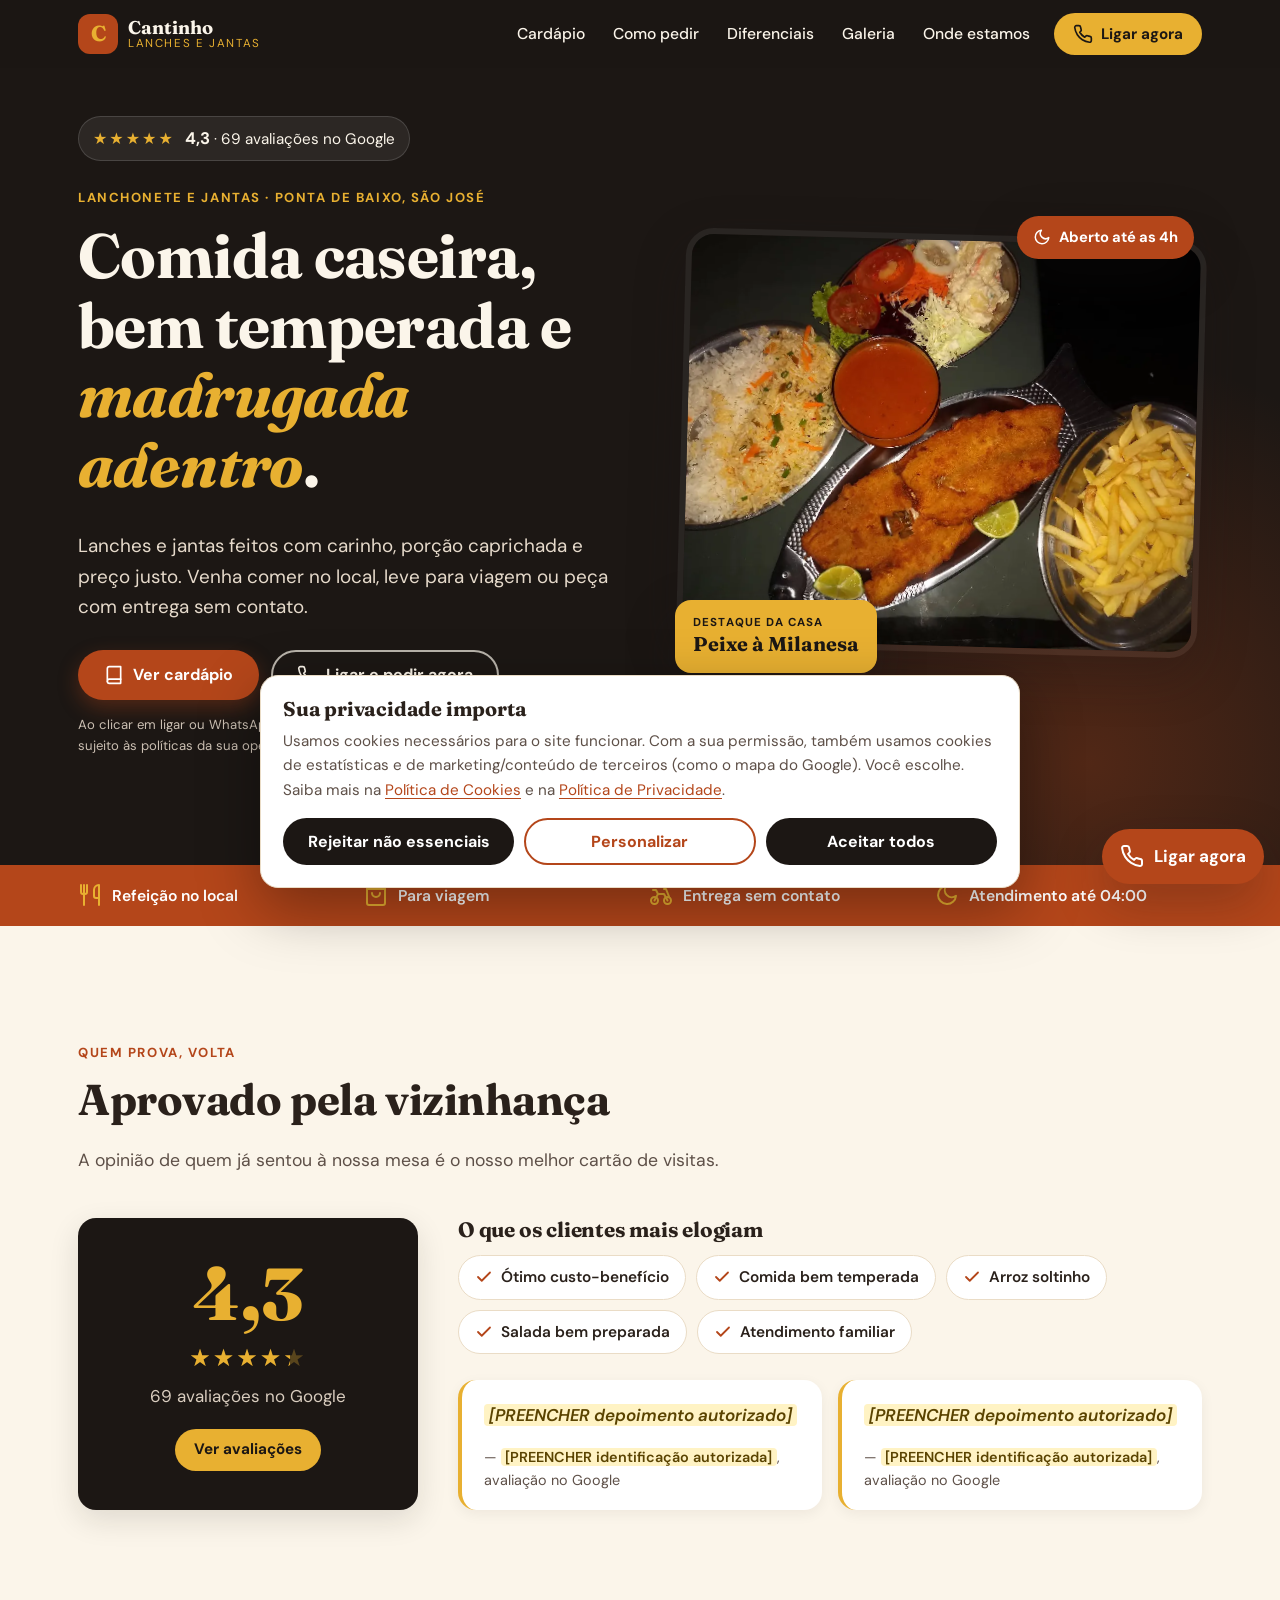
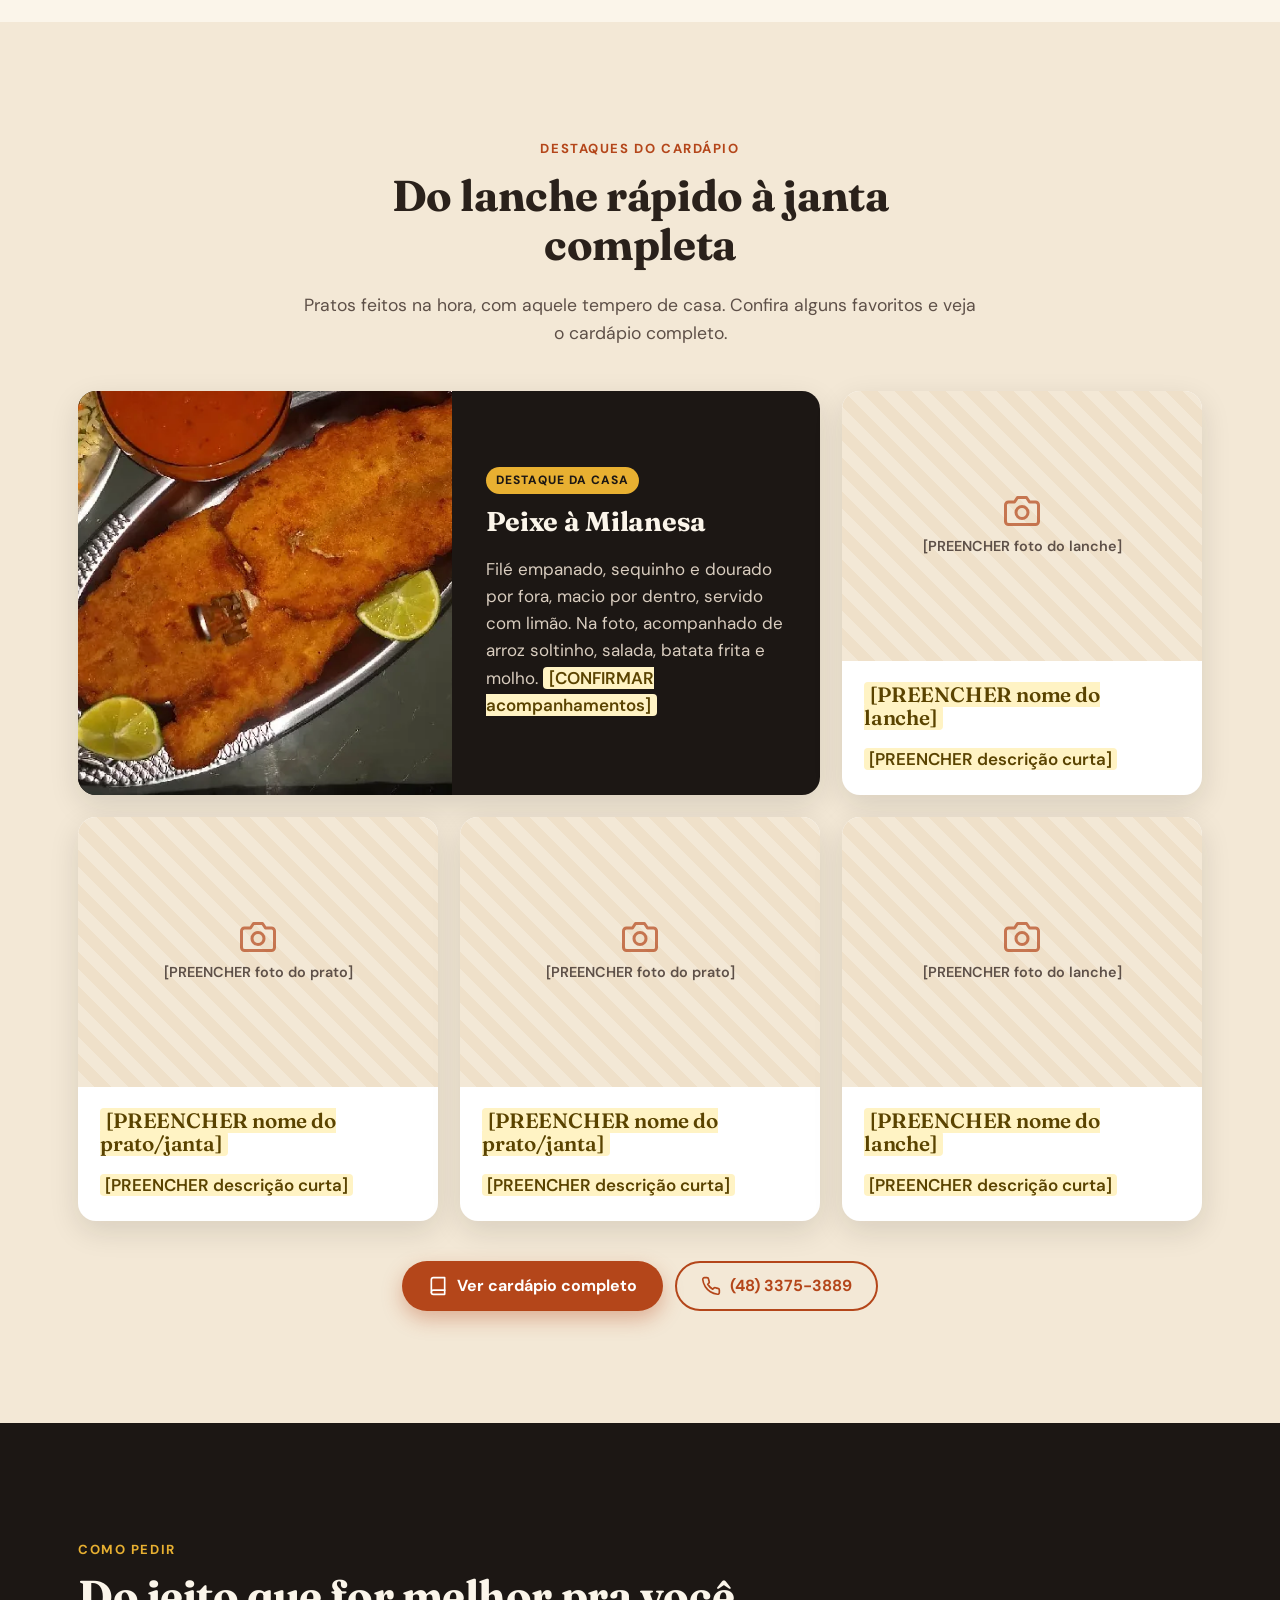
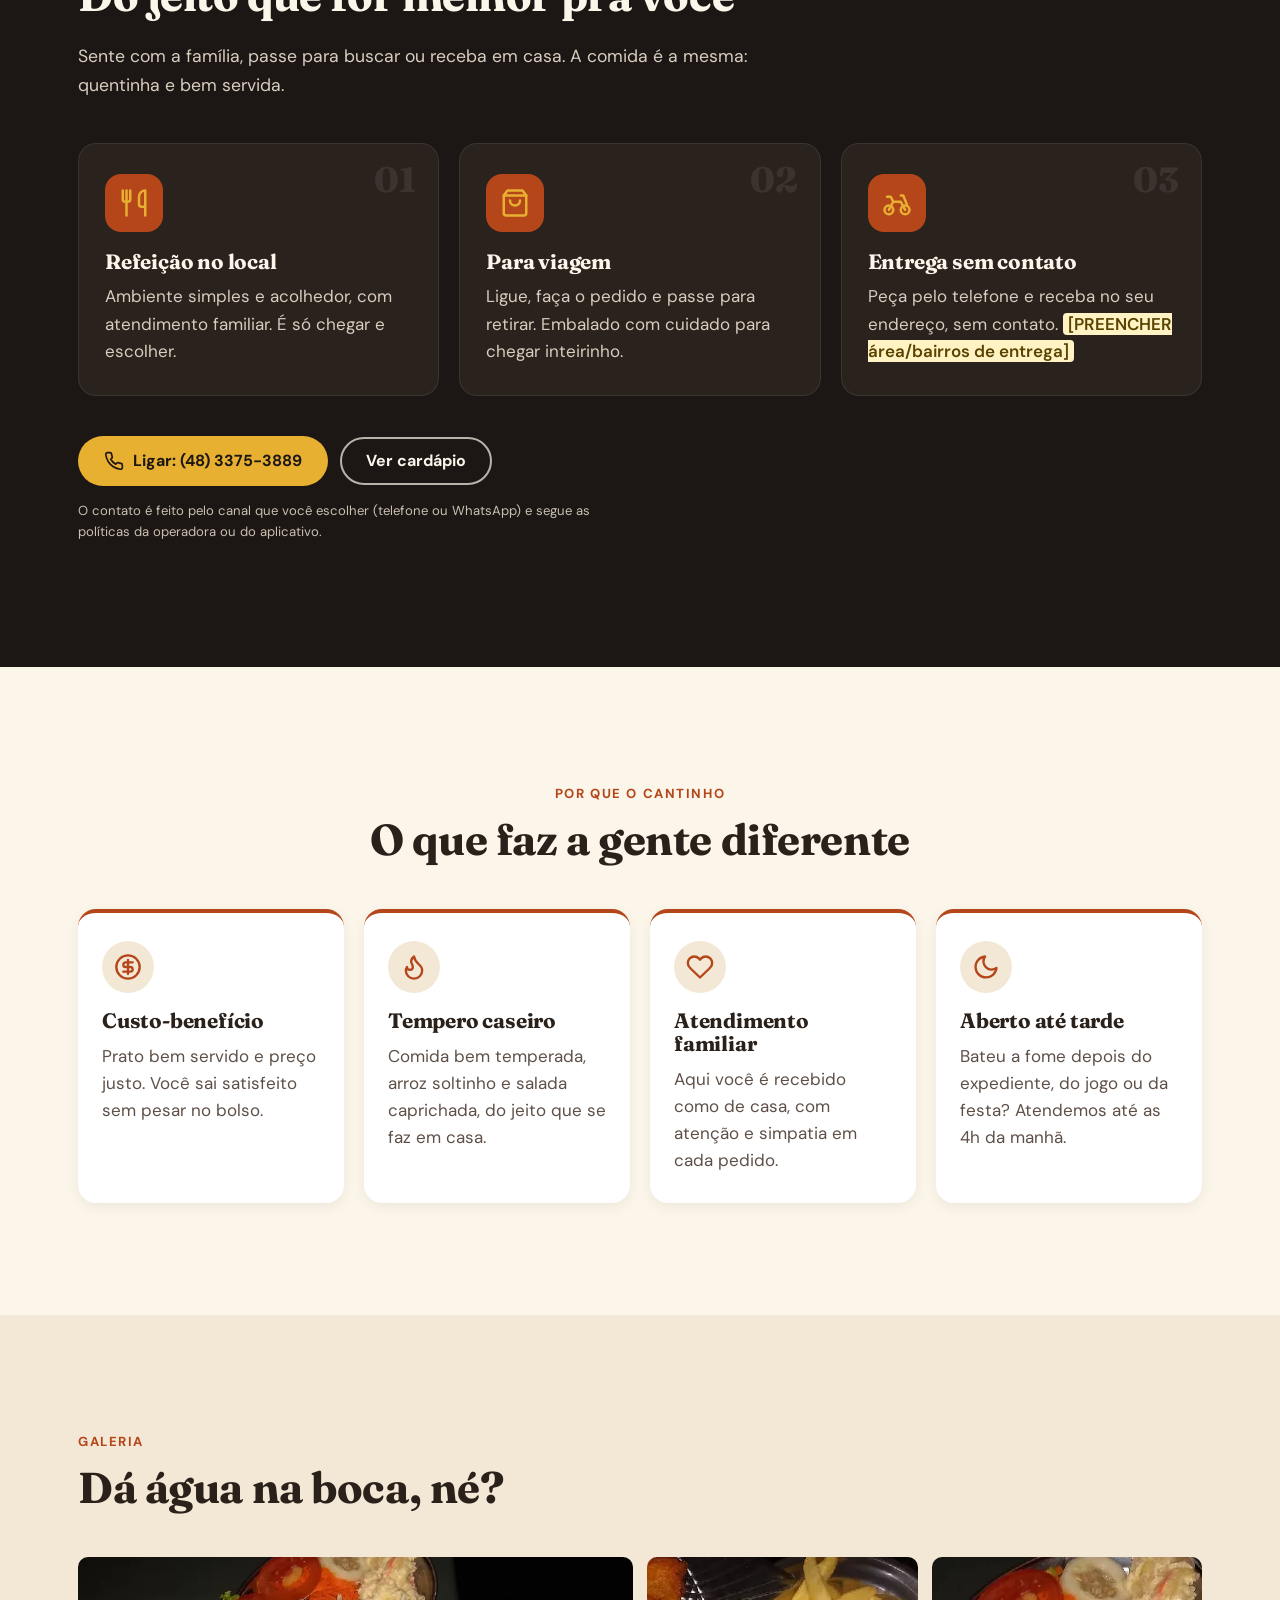
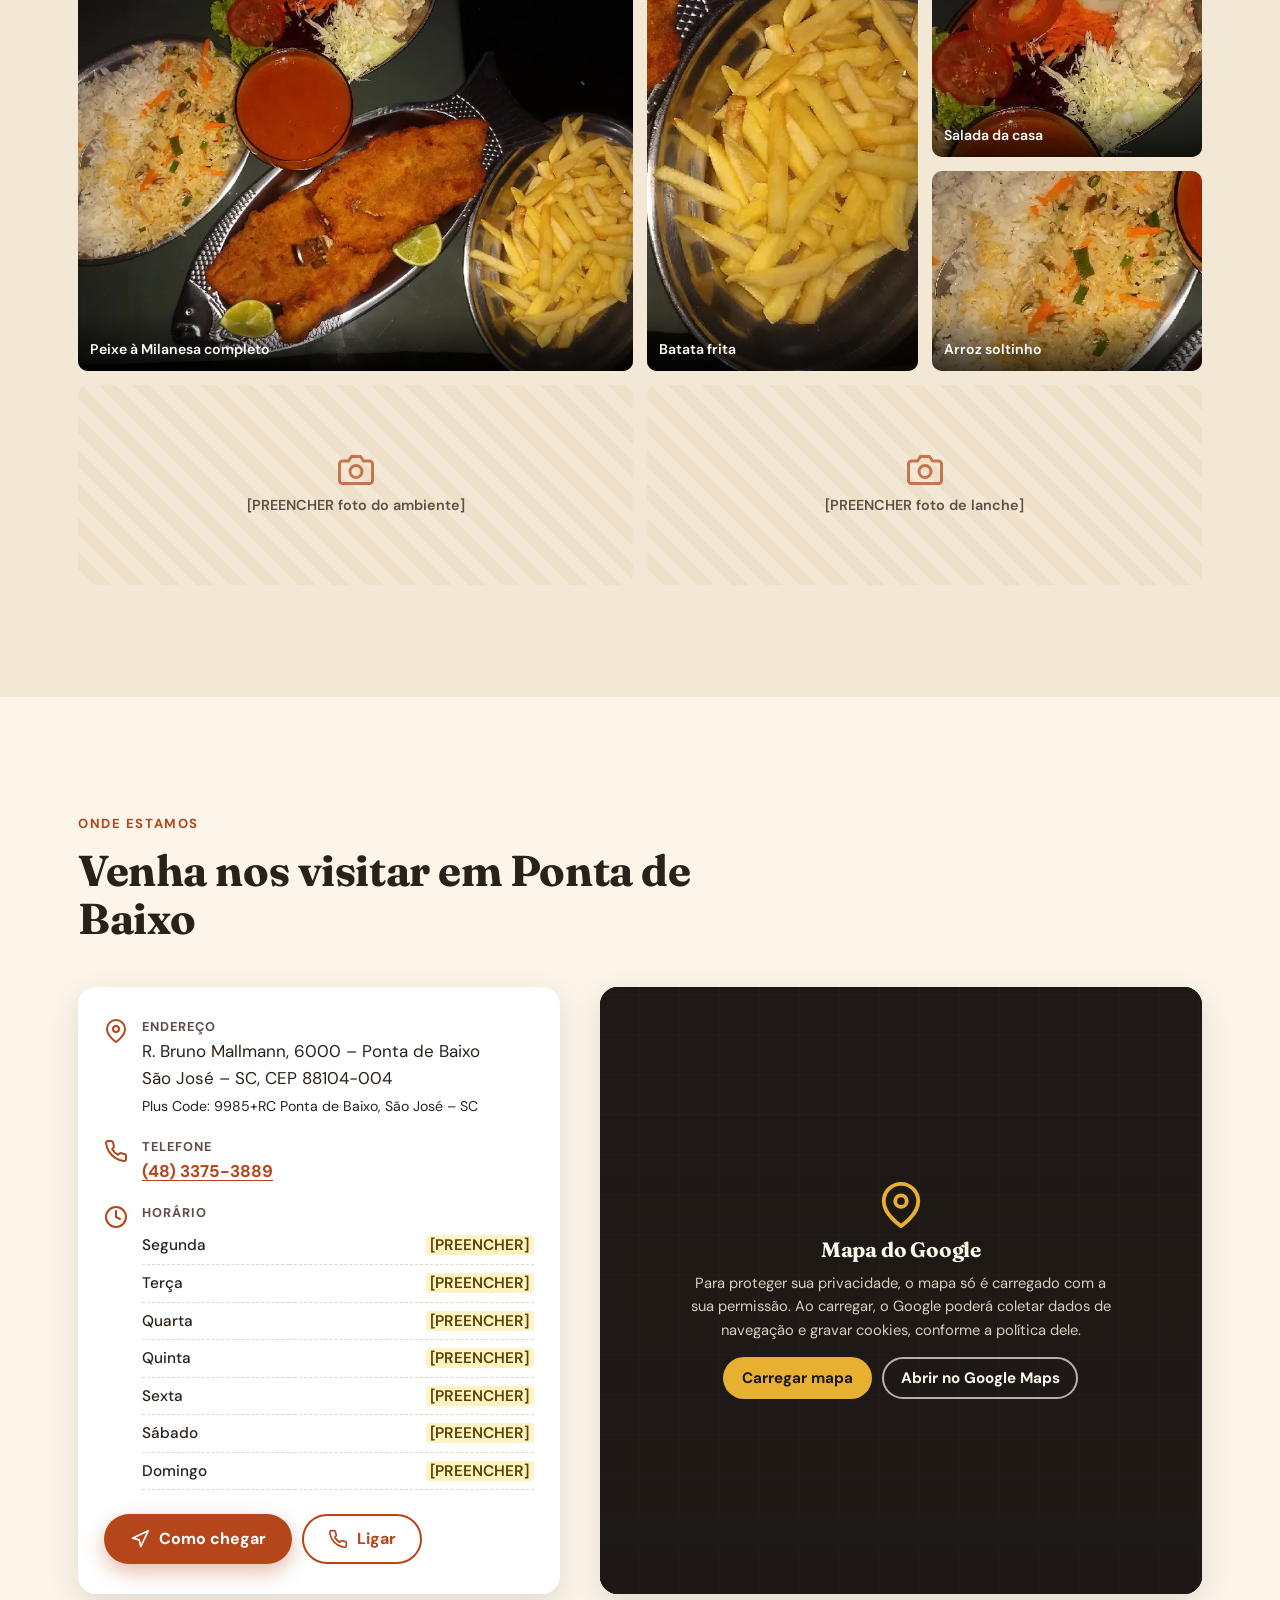
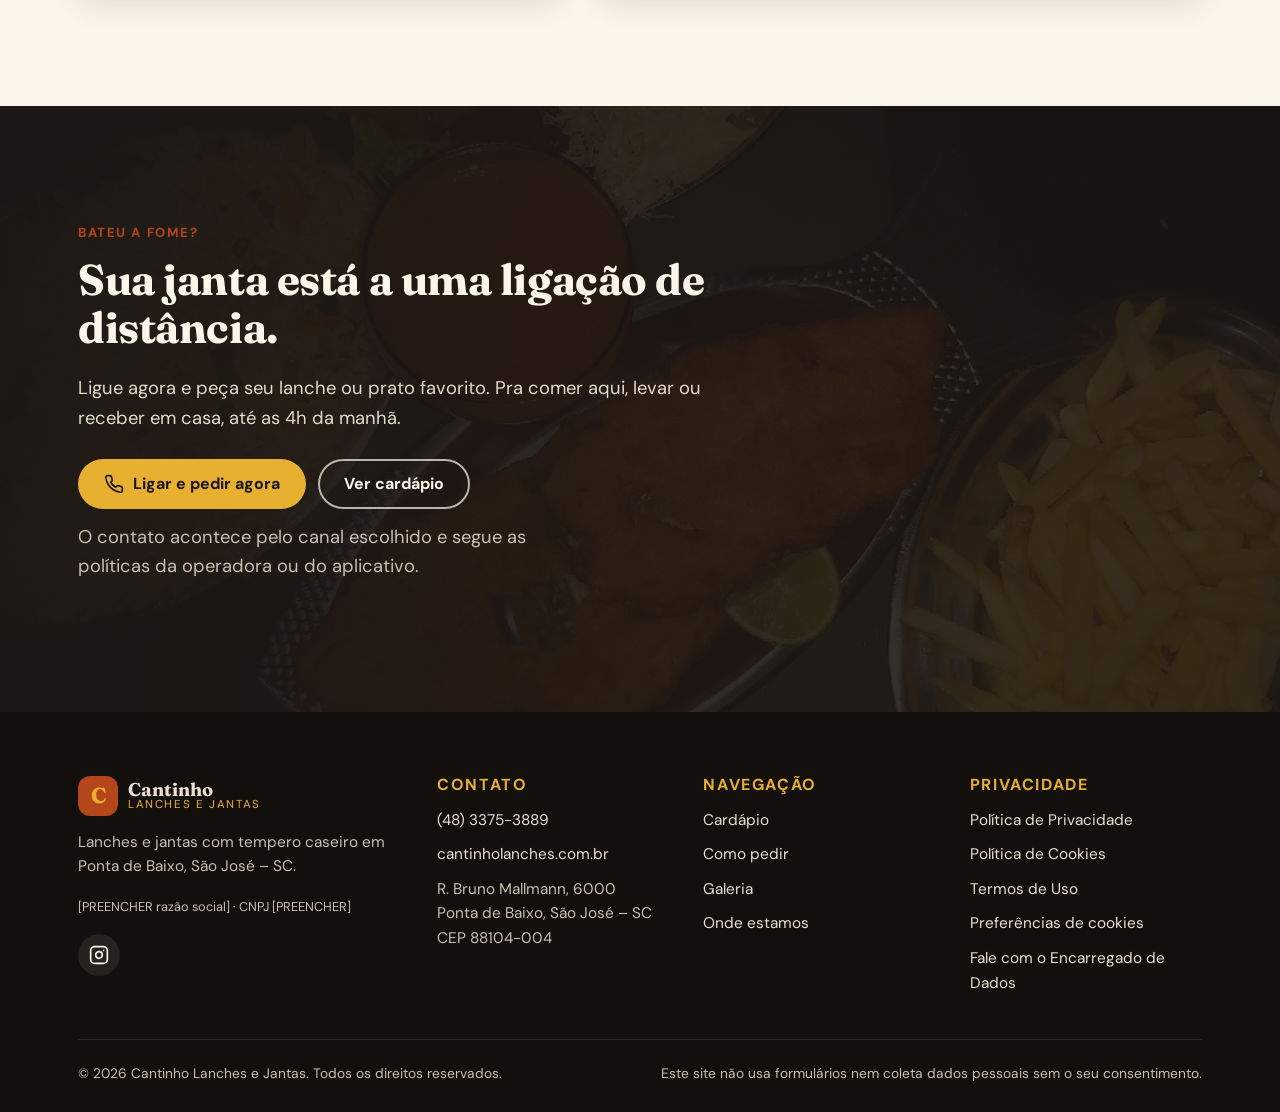
==== index.html @ aa3180d0 "Landing page Cantinho Lanches e Jantas One-page responsiva com hero, prova social, destaques do card" ====
<!doctype html>
<html lang="pt-BR" class="no-js">
<head>
  <meta charset="utf-8">
  <meta name="viewport" content="width=device-width, initial-scale=1">

  <!-- ============ SEO ============ -->
  <title>Cantinho Lanches e Jantas | Lanchonete e jantas em Ponta de Baixo, São José SC</title>
  <meta name="description" content="Lanchonete e restaurante em Ponta de Baixo, São José SC. Lanches e jantas com tempero caseiro, Peixe à Milanesa, ótimo custo-benefício e atendimento até as 4h. Local, para viagem e entrega sem contato.">
  <meta name="theme-color" content="#1c1714">
  <!-- [PREENCHER] troque pelo domínio definitivo onde esta página será publicada -->
  <link rel="canonical" href="https://[PREENCHER-DOMINIO]/">

  <!-- Open Graph / redes sociais -->
  <meta property="og:type" content="restaurant">
  <meta property="og:locale" content="pt_BR">
  <meta property="og:site_name" content="Cantinho Lanches e Jantas">
  <meta property="og:title" content="Cantinho Lanches e Jantas | Lanchonete em São José SC">
  <meta property="og:description" content="Lanches e jantas com tempero caseiro em Ponta de Baixo, São José SC. Nota 4,3 no Google. Aberto madrugada adentro.">
  <meta property="og:url" content="https://[PREENCHER-DOMINIO]/">
  <meta property="og:image" content="https://[PREENCHER-DOMINIO]/img/og-image.jpg">
  <meta property="og:image:width" content="1200">
  <meta property="og:image:height" content="630">
  <meta property="og:image:alt" content="Peixe à Milanesa com arroz, salada, batata frita e molho">
  <meta name="twitter:card" content="summary_large_image">

  <link rel="icon" href="favicon.svg" type="image/svg+xml">

  <!-- Fontes (Google Fonts). Dica LGPD: para evitar que o IP do visitante seja enviado ao Google,
       você pode hospedar as fontes no próprio servidor (ex.: via google-webfonts-helper). -->
  <link rel="preconnect" href="https://fonts.googleapis.com">
  <link rel="preconnect" href="https://fonts.gstatic.com" crossorigin>
  <link rel="stylesheet" href="https://fonts.googleapis.com/css2?family=DM+Sans:opsz,wght@9..40,400;9..40,500;9..40,600;9..40,700;9..40,800&family=Fraunces:ital,opsz,wght@0,9..144,600;0,9..144,700;0,9..144,800;1,9..144,600&display=swap">

  <link rel="preload" as="image" href="img/peixe-milanesa-800.webp" imagesrcset="img/peixe-milanesa-480.webp 480w, img/peixe-milanesa-800.webp 800w, img/peixe-milanesa-1049.webp 1049w" imagesizes="(min-width: 960px) 540px, 100vw">
  <link rel="stylesheet" href="css/style.css">

  <script src="js/consent.js" defer></script>
  <script src="js/main.js" defer></script>

  <!-- ============ Dados estruturados (schema.org) ============
       [PREENCHER] Horário: quando tiver os horários de cada dia, adicione ao objeto abaixo, por exemplo:
       "openingHoursSpecification": [
         { "@type": "OpeningHoursSpecification", "dayOfWeek": ["Monday","Tuesday"], "opens": "18:00", "closes": "04:00" }
       ],
       Adicione também "sameAs": ["https://instagram.com/[usuario]"] quando tiver o Instagram. -->
  <script type="application/ld+json">
  {
    "@context": "https://schema.org",
    "@type": "Restaurant",
    "name": "Cantinho Lanches e Jantas",
    "description": "Lanchonete e restaurante de lanches e jantas com tempero caseiro em Ponta de Baixo, São José - SC.",
    "image": "https://[PREENCHER-DOMINIO]/img/og-image.jpg",
    "url": "https://[PREENCHER-DOMINIO]/",
    "telephone": "+55-48-3375-3889",
    "menu": "https://cantinholanches.com.br",
    "servesCuisine": ["Lanches", "Comida caseira"],
    "address": {
      "@type": "PostalAddress",
      "streetAddress": "R. Bruno Mallmann, 6000",
      "addressLocality": "São José",
      "addressRegion": "SC",
      "postalCode": "88104-004",
      "addressCountry": "BR"
    },
    "hasMap": "https://www.google.com/maps/search/?api=1&query=Cantinho+Lanches+e+Jantas+R.+Bruno+Mallmann+6000+S%C3%A3o+Jos%C3%A9+SC"
  }
  </script>

  <!-- ============ SCRIPTS DE TERCEIROS — BLOQUEADOS ATÉ O CONSENTIMENTO ============
       Estes scripts têm type="text/plain" e NÃO rodam até que o visitante aceite a categoria.
       O arquivo js/consent.js os ativa automaticamente.
       Para usar, descomente e troque os IDs. -->

  <!-- Google Analytics 4 — categoria "estatisticas". Troque G-XXXXXXXXXX pelo seu ID de medição.
  <script type="text/plain" data-consent="estatisticas" async src="https://www.googletagmanager.com/gtag/js?id=G-XXXXXXXXXX"></script>
  <script type="text/plain" data-consent="estatisticas">
    window.dataLayer = window.dataLayer || [];
    function gtag(){dataLayer.push(arguments);}
    gtag('js', new Date());
    gtag('config', 'G-XXXXXXXXXX', { anonymize_ip: true });
  </script>
  -->

  <!-- Meta Pixel — categoria "marketing". Troque SEU_PIXEL_ID pelo ID do seu Pixel.
  <script type="text/plain" data-consent="marketing">
    !function(f,b,e,v,n,t,s){if(f.fbq)return;n=f.fbq=function(){n.callMethod?
    n.callMethod.apply(n,arguments):n.queue.push(arguments)};if(!f._fbq)f._fbq=n;
    n.push=n;n.loaded=!0;n.version='2.0';n.queue=[];t=b.createElement(e);t.async=!0;
    t.src=v;s=b.getElementsByTagName(e)[0];s.parentNode.insertBefore(t,s)}(window,
    document,'script','https://connect.facebook.net/en_US/fbevents.js');
    fbq('init', 'SEU_PIXEL_ID');
    fbq('track', 'PageView');
  </script>
  -->
</head>
<body>

<!-- Ícones SVG reutilizáveis -->
<svg xmlns="http://www.w3.org/2000/svg" style="display:none" aria-hidden="true">
  <symbol id="i-phone" viewBox="0 0 24 24" fill="none" stroke="currentColor" stroke-width="2" stroke-linecap="round" stroke-linejoin="round"><path d="M22 16.92v3a2 2 0 0 1-2.18 2 19.8 19.8 0 0 1-8.63-3.07 19.5 19.5 0 0 1-6-6A19.8 19.8 0 0 1 2.1 4.18 2 2 0 0 1 4.1 2h3a2 2 0 0 1 2 1.72c.13.96.36 1.9.7 2.81a2 2 0 0 1-.45 2.11L8.1 9.9a16 16 0 0 0 6 6l1.26-1.26a2 2 0 0 1 2.11-.45c.9.34 1.85.57 2.81.7A2 2 0 0 1 22 16.92z"/></symbol>
  <symbol id="i-whatsapp" viewBox="0 0 24 24" fill="currentColor"><path d="M17.47 14.38c-.3-.15-1.76-.87-2.03-.97-.27-.1-.47-.15-.67.15-.2.3-.77.97-.94 1.17-.17.2-.35.22-.65.07-.3-.15-1.26-.46-2.4-1.48-.89-.79-1.49-1.77-1.66-2.07-.17-.3-.02-.46.13-.61.13-.13.3-.35.45-.52.15-.17.2-.3.3-.5.1-.2.05-.37-.02-.52-.08-.15-.67-1.62-.92-2.22-.24-.58-.49-.5-.67-.51h-.57c-.2 0-.52.07-.8.37-.27.3-1.04 1.02-1.04 2.49s1.07 2.89 1.22 3.09c.15.2 2.1 3.2 5.08 4.49.71.31 1.26.49 1.69.63.71.23 1.36.2 1.87.12.57-.09 1.76-.72 2.01-1.41.25-.7.25-1.29.17-1.41-.07-.13-.27-.2-.57-.35zM12.04 21.5h-.01a9.4 9.4 0 0 1-4.8-1.32l-.34-.2-3.57.94.95-3.48-.22-.36a9.4 9.4 0 0 1-1.44-5.03c0-5.2 4.23-9.43 9.44-9.43a9.4 9.4 0 0 1 9.43 9.44c0 5.2-4.24 9.44-9.44 9.44zm8.03-17.47A11.3 11.3 0 0 0 12.04.7C5.78.7.68 5.8.68 12.06c0 2 .52 3.96 1.52 5.68L.58 23.3l5.7-1.5a11.3 11.3 0 0 0 5.76 1.47c6.26 0 11.36-5.1 11.36-11.36 0-3.03-1.18-5.89-3.33-8.03z"/></symbol>
  <symbol id="i-clock" viewBox="0 0 24 24" fill="none" stroke="currentColor" stroke-width="2" stroke-linecap="round" stroke-linejoin="round"><circle cx="12" cy="12" r="10"/><path d="M12 6v6l4 2"/></symbol>
  <symbol id="i-moon" viewBox="0 0 24 24" fill="none" stroke="currentColor" stroke-width="2" stroke-linecap="round" stroke-linejoin="round"><path d="M21 12.8A9 9 0 1 1 11.2 3a7 7 0 0 0 9.8 9.8z"/></symbol>
  <symbol id="i-pin" viewBox="0 0 24 24" fill="none" stroke="currentColor" stroke-width="2" stroke-linecap="round" stroke-linejoin="round"><path d="M21 10c0 7-9 13-9 13s-9-6-9-13a9 9 0 0 1 18 0z"/><circle cx="12" cy="10" r="3"/></symbol>
  <symbol id="i-plate" viewBox="0 0 24 24" fill="none" stroke="currentColor" stroke-width="2" stroke-linecap="round" stroke-linejoin="round"><path d="M3 2v7c0 1.1.9 2 2 2h2a2 2 0 0 0 2-2V2M6 2v20M21 15V2a5 5 0 0 0-5 5v6c0 1.1.9 2 2 2h3zm0 0v7"/></symbol>
  <symbol id="i-bag" viewBox="0 0 24 24" fill="none" stroke="currentColor" stroke-width="2" stroke-linecap="round" stroke-linejoin="round"><path d="M6 2 3 6v14a2 2 0 0 0 2 2h14a2 2 0 0 0 2-2V6l-3-4z"/><path d="M3 6h18M16 10a4 4 0 0 1-8 0"/></symbol>
  <symbol id="i-moto" viewBox="0 0 24 24" fill="none" stroke="currentColor" stroke-width="2" stroke-linecap="round" stroke-linejoin="round"><circle cx="5.5" cy="17.5" r="3.5"/><circle cx="18.5" cy="17.5" r="3.5"/><path d="M15 6h2l3 7.5M5.5 17.5 9 11h6l3.5 6.5M9 11 7 7H4"/></symbol>
  <symbol id="i-coin" viewBox="0 0 24 24" fill="none" stroke="currentColor" stroke-width="2" stroke-linecap="round" stroke-linejoin="round"><circle cx="12" cy="12" r="10"/><path d="M16 8h-6a2 2 0 1 0 0 4h4a2 2 0 1 1 0 4H8M12 18V6"/></symbol>
  <symbol id="i-flame" viewBox="0 0 24 24" fill="none" stroke="currentColor" stroke-width="2" stroke-linecap="round" stroke-linejoin="round"><path d="M8.5 14.5A2.5 2.5 0 0 0 11 12c0-1.38-.5-2-1-3-1.07-2.14-.22-4.05 2-6 .5 2.5 2 4.9 4 6.5 2 1.6 3 3.5 3 5.5a7 7 0 1 1-14 0c0-1.15.43-2.29 1-3a2.5 2.5 0 0 0 2.5 2.5z"/></symbol>
  <symbol id="i-heart" viewBox="0 0 24 24" fill="none" stroke="currentColor" stroke-width="2" stroke-linecap="round" stroke-linejoin="round"><path d="M20.8 4.6a5.5 5.5 0 0 0-7.8 0L12 5.7l-1-1.1a5.5 5.5 0 0 0-7.8 7.8l1 1.1L12 21l7.8-7.5 1-1.1a5.5 5.5 0 0 0 0-7.8z"/></symbol>
  <symbol id="i-check" viewBox="0 0 24 24" fill="none" stroke="currentColor" stroke-width="2.4" stroke-linecap="round" stroke-linejoin="round"><path d="M20 6 9 17l-5-5"/></symbol>
  <symbol id="i-menu" viewBox="0 0 24 24" fill="none" stroke="currentColor" stroke-width="2" stroke-linecap="round" stroke-linejoin="round"><path d="M4 19.5A2.5 2.5 0 0 1 6.5 17H20V2H6.5A2.5 2.5 0 0 0 4 4.5v15z"/><path d="M4 19.5A2.5 2.5 0 0 0 6.5 22H20v-5"/></symbol>
  <symbol id="i-nav" viewBox="0 0 24 24" fill="none" stroke="currentColor" stroke-width="2" stroke-linecap="round" stroke-linejoin="round"><path d="m3 11 19-9-9 19-2-8-8-2z"/></symbol>
  <symbol id="i-camera" viewBox="0 0 24 24" fill="none" stroke="currentColor" stroke-width="2" stroke-linecap="round" stroke-linejoin="round"><path d="M23 19a2 2 0 0 1-2 2H3a2 2 0 0 1-2-2V8a2 2 0 0 1 2-2h4l2-3h6l2 3h4a2 2 0 0 1 2 2z"/><circle cx="12" cy="13" r="4"/></symbol>
  <symbol id="i-instagram" viewBox="0 0 24 24" fill="none" stroke="currentColor" stroke-width="2" stroke-linecap="round" stroke-linejoin="round"><rect x="2" y="2" width="20" height="20" rx="5"/><path d="M16 11.4A4 4 0 1 1 12.6 8 4 4 0 0 1 16 11.4zM17.5 6.5h.01"/></symbol>
  <symbol id="i-star" viewBox="0 0 24 24" fill="currentColor"><path d="m12 2 3.1 6.3 6.9 1-5 4.9 1.2 6.8L12 17.8 5.8 21l1.2-6.8-5-4.9 6.9-1z"/></symbol>
</svg>

<a class="skip-link" href="#conteudo">Pular para o conteúdo</a>

<!-- ============ 1. HEADER ============ -->
<header class="header">
  <div class="container header__inner">
    <a class="logo" href="#inicio" aria-label="Cantinho Lanches e Jantas — início">
      <!-- [PREENCHER] Quando tiver a logo, troque o bloco abaixo por:
           <img src="img/logo.webp" alt="Cantinho Lanches e Jantas" width="160" height="44"> -->
      <span class="logo__marca" aria-hidden="true">C</span>
      <span class="logo__texto"><span class="logo__nome">Cantinho</span><span class="logo__sub">Lanches e Jantas</span></span>
    </a>

    <button class="menu-toggle" type="button" aria-expanded="false" aria-controls="menu-principal" aria-label="Abrir menu"><span></span></button>

    <nav class="nav" id="menu-principal" aria-label="Menu principal">
      <ul class="nav__lista">
        <li><a class="nav__link" href="#cardapio">Cardápio</a></li>
        <li><a class="nav__link" href="#como-pedir">Como pedir</a></li>
        <li><a class="nav__link" href="#diferenciais">Diferenciais</a></li>
        <li><a class="nav__link" href="#galeria">Galeria</a></li>
        <li><a class="nav__link" href="#localizacao">Onde estamos</a></li>
        <li class="nav__cta"><a class="btn btn--destaque btn--sm" href="tel:+554833753889"><svg aria-hidden="true"><use href="#i-phone"/></svg>Ligar agora</a></li>
      </ul>
    </nav>
  </div>
</header>

<main id="conteudo">

  <!-- ============ 2. HERO ============ -->
  <section class="hero" id="inicio" aria-labelledby="hero-titulo">
    <div class="container hero__grid">
      <div class="hero__texto">
        <a class="selo-nota" href="https://www.google.com/maps/search/?api=1&query=Cantinho+Lanches+e+Jantas+S%C3%A3o+Jos%C3%A9+SC" target="_blank" rel="noopener">
          <span class="estrelas" aria-hidden="true">★★★★★</span>
          <span><strong>4,3</strong> · 69 avaliações no Google</span>
          <span class="sr-only">(abre em nova aba)</span>
        </a>
        <span class="eyebrow">Lanchonete e jantas · Ponta de Baixo, São José</span>
        <h1 class="hero__titulo" id="hero-titulo">Comida caseira, bem temperada e <em>madrugada adentro</em>.</h1>
        <p class="hero__sub">Lanches e jantas feitos com carinho, porção caprichada e preço justo. Venha comer no local, leve para viagem ou peça com entrega sem contato.</p>
        <div class="hero__acoes">
          <a class="btn btn--primario" href="https://cantinholanches.com.br" target="_blank" rel="noopener"><svg aria-hidden="true"><use href="#i-menu"/></svg>Ver cardápio<span class="sr-only"> (abre em nova aba)</span></a>
          <a class="btn btn--contorno-claro" href="tel:+554833753889"><svg aria-hidden="true"><use href="#i-phone"/></svg>Ligar e pedir agora</a>
          <a class="btn btn--contorno-claro" href="#" data-whatsapp hidden target="_blank" rel="noopener"><svg aria-hidden="true"><use href="#i-whatsapp"/></svg>WhatsApp</a>
        </div>
        <p class="aviso-canal">Ao clicar em ligar ou WhatsApp, o contato acontece pelo canal escolhido e está sujeito às políticas da sua operadora ou do aplicativo. <a href="privacidade.html">Privacidade</a>.</p>
      </div>

      <div class="hero__midia">
        <div class="hero__foto">
          <img
            src="img/peixe-milanesa-800.webp"
            srcset="img/peixe-milanesa-480.webp 480w, img/peixe-milanesa-800.webp 800w, img/peixe-milanesa-1049.webp 1049w"
            sizes="(min-width: 960px) 540px, 100vw"
            width="1049" height="841" fetchpriority="high"
            alt="Peixe à Milanesa dourado em travessa em formato de peixe, com limão, arroz soltinho, salada de tomate, cenoura e repolho, batata frita e molho">
        </div>
        <span class="hero__horario"><svg aria-hidden="true"><use href="#i-moon"/></svg>Aberto até as 4h</span>
        <div class="hero__badge">
          <small>Destaque da casa</small>
          <strong>Peixe à Milanesa</strong>
        </div>
      </div>
    </div>
  </section>

  <!-- Faixa com as formas de atendimento -->
  <div class="faixa">
    <div class="container">
      <ul class="faixa__lista">
        <li class="faixa__item"><svg aria-hidden="true"><use href="#i-plate"/></svg>Refeição no local</li>
        <li class="faixa__item"><svg aria-hidden="true"><use href="#i-bag"/></svg>Para viagem</li>
        <li class="faixa__item"><svg aria-hidden="true"><use href="#i-moto"/></svg>Entrega sem contato</li>
        <li class="faixa__item"><svg aria-hidden="true"><use href="#i-moon"/></svg>Atendimento até 04:00</li>
      </ul>
    </div>
  </div>

  <!-- ============ 3. PROVA SOCIAL ============ -->
  <section class="secao" id="avaliacoes" aria-labelledby="avaliacoes-titulo">
    <div class="container">
      <div class="secao__cabecalho reveal">
        <span class="eyebrow">Quem prova, volta</span>
        <h2 id="avaliacoes-titulo">Aprovado pela vizinhança</h2>
        <p>A opinião de quem já sentou à nossa mesa é o nosso melhor cartão de visitas.</p>
      </div>

      <div class="prova">
        <div class="nota-card reveal">
          <span class="nota-card__numero">4,3</span>
          <span class="estrelas estrelas-parcial" role="img" aria-label="Nota 4,3 de 5 estrelas">★★★★★<span aria-hidden="true" style="width:86%">★★★★★</span></span>
          <p>69 avaliações no Google</p>
          <a class="btn btn--destaque btn--sm" href="https://www.google.com/maps/search/?api=1&query=Cantinho+Lanches+e+Jantas+S%C3%A3o+Jos%C3%A9+SC" target="_blank" rel="noopener">Ver avaliações<span class="sr-only"> no Google (abre em nova aba)</span></a>
        </div>

        <div class="destaques-clientes reveal">
          <h3>O que os clientes mais elogiam</h3>
          <ul class="tags">
            <li class="tag"><svg aria-hidden="true"><use href="#i-check"/></svg>Ótimo custo-benefício</li>
            <li class="tag"><svg aria-hidden="true"><use href="#i-check"/></svg>Comida bem temperada</li>
            <li class="tag"><svg aria-hidden="true"><use href="#i-check"/></svg>Arroz soltinho</li>
            <li class="tag"><svg aria-hidden="true"><use href="#i-check"/></svg>Salada bem preparada</li>
            <li class="tag"><svg aria-hidden="true"><use href="#i-check"/></svg>Atendimento familiar</li>
          </ul>

          <!-- [PREENCHER] Use somente depoimentos reais, com autorização do autor.
               Não coloque nome completo sem permissão; prefira iniciais ou "Cliente via Google". -->
          <div class="depoimentos">
            <figure class="depoimento">
              <blockquote><p><span class="ph">[PREENCHER depoimento autorizado]</span></p></blockquote>
              <figcaption>— <span class="ph">[PREENCHER identificação autorizada]</span>, avaliação no Google</figcaption>
            </figure>
            <figure class="depoimento">
              <blockquote><p><span class="ph">[PREENCHER depoimento autorizado]</span></p></blockquote>
              <figcaption>— <span class="ph">[PREENCHER identificação autorizada]</span>, avaliação no Google</figcaption>
            </figure>
          </div>
        </div>
      </div>
    </div>
  </section>

  <!-- ============ 4. DESTAQUES DO CARDÁPIO ============ -->
  <section class="secao secao--creme2" id="cardapio" aria-labelledby="cardapio-titulo">
    <div class="container">
      <div class="secao__cabecalho secao__cabecalho--centro reveal">
        <span class="eyebrow">Destaques do cardápio</span>
        <h2 id="cardapio-titulo">Do lanche rápido à janta completa</h2>
        <p>Pratos feitos na hora, com aquele tempero de casa. Confira alguns favoritos e veja o cardápio completo.</p>
      </div>

      <div class="cardapio-grid">
        <!-- Destaque principal -->
        <article class="card card--destaque reveal">
          <div class="card__midia">
            <img src="img/detalhe-peixe.webp" width="620" height="460" loading="lazy" decoding="async"
                 alt="Dois filés de peixe empanados e dourados sobre travessa de inox em formato de peixe, com rodelas de limão">
          </div>
          <div class="card__corpo">
            <span class="card__rotulo">Destaque da casa</span>
            <h3>Peixe à Milanesa</h3>
            <p>Filé empanado, sequinho e dourado por fora, macio por dentro, servido com limão. Na foto, acompanhado de arroz soltinho, salada, batata frita e molho. <span class="ph">[CONFIRMAR acompanhamentos]</span></p>
          </div>
        </article>

        <!-- [PREENCHER] Demais itens do cardápio: troque nome, descrição e foto.
             Não coloque preços aqui se eles mudam com frequência — o cardápio online já os tem. -->
        <article class="card reveal">
          <div class="card__midia">
            <div class="foto-ph"><div><svg aria-hidden="true"><use href="#i-camera"/></svg>[PREENCHER foto do lanche]</div></div>
          </div>
          <div class="card__corpo">
            <h3><span class="ph">[PREENCHER nome do lanche]</span></h3>
            <p><span class="ph">[PREENCHER descrição curta]</span></p>
          </div>
        </article>

        <article class="card reveal">
          <div class="card__midia">
            <div class="foto-ph"><div><svg aria-hidden="true"><use href="#i-camera"/></svg>[PREENCHER foto do prato]</div></div>
          </div>
          <div class="card__corpo">
            <h3><span class="ph">[PREENCHER nome do prato/janta]</span></h3>
            <p><span class="ph">[PREENCHER descrição curta]</span></p>
          </div>
        </article>

        <article class="card reveal">
          <div class="card__midia">
            <div class="foto-ph"><div><svg aria-hidden="true"><use href="#i-camera"/></svg>[PREENCHER foto do prato]</div></div>
          </div>
          <div class="card__corpo">
            <h3><span class="ph">[PREENCHER nome do prato/janta]</span></h3>
            <p><span class="ph">[PREENCHER descrição curta]</span></p>
          </div>
        </article>

        <article class="card reveal">
          <div class="card__midia">
            <div class="foto-ph"><div><svg aria-hidden="true"><use href="#i-camera"/></svg>[PREENCHER foto do lanche]</div></div>
          </div>
          <div class="card__corpo">
            <h3><span class="ph">[PREENCHER nome do lanche]</span></h3>
            <p><span class="ph">[PREENCHER descrição curta]</span></p>
          </div>
        </article>
      </div>

      <div class="cardapio-acoes">
        <a class="btn btn--primario" href="https://cantinholanches.com.br" target="_blank" rel="noopener"><svg aria-hidden="true"><use href="#i-menu"/></svg>Ver cardápio completo<span class="sr-only"> (abre em nova aba)</span></a>
        <a class="btn btn--contorno" href="tel:+554833753889"><svg aria-hidden="true"><use href="#i-phone"/></svg>(48) 3375-3889</a>
      </div>
    </div>
  </section>

  <!-- ============ 5. COMO PEDIR ============ -->
  <section class="secao secao--escura" id="como-pedir" aria-labelledby="como-pedir-titulo">
    <div class="container">
      <div class="secao__cabecalho reveal">
        <span class="eyebrow">Como pedir</span>
        <h2 id="como-pedir-titulo">Do jeito que for melhor pra você</h2>
        <p>Sente com a família, passe para buscar ou receba em casa. A comida é a mesma: quentinha e bem servida.</p>
      </div>

      <div class="modos">
        <article class="modo reveal">
          <div class="modo__icone"><svg aria-hidden="true"><use href="#i-plate"/></svg></div>
          <h3>Refeição no local</h3>
          <p>Ambiente simples e acolhedor, com atendimento familiar. É só chegar e escolher.</p>
        </article>
        <article class="modo reveal">
          <div class="modo__icone"><svg aria-hidden="true"><use href="#i-bag"/></svg></div>
          <h3>Para viagem</h3>
          <p>Ligue, faça o pedido e passe para retirar. Embalado com cuidado para chegar inteirinho.</p>
        </article>
        <article class="modo reveal">
          <div class="modo__icone"><svg aria-hidden="true"><use href="#i-moto"/></svg></div>
          <h3>Entrega sem contato</h3>
          <p>Peça pelo telefone e receba no seu endereço, sem contato. <span class="ph">[PREENCHER área/bairros de entrega]</span></p>
        </article>
      </div>

      <div class="como-pedir__acoes reveal">
        <a class="btn btn--destaque" href="tel:+554833753889"><svg aria-hidden="true"><use href="#i-phone"/></svg>Ligar: (48) 3375-3889</a>
        <a class="btn btn--contorno-claro" href="#" data-whatsapp hidden target="_blank" rel="noopener"><svg aria-hidden="true"><use href="#i-whatsapp"/></svg>Pedir no WhatsApp</a>
        <a class="btn btn--contorno-claro" href="https://cantinholanches.com.br" target="_blank" rel="noopener">Ver cardápio<span class="sr-only"> (abre em nova aba)</span></a>
      </div>
      <p class="aviso-canal">O contato é feito pelo canal que você escolher (telefone ou WhatsApp) e segue as políticas da operadora ou do aplicativo.</p>
    </div>
  </section>

  <!-- ============ 6. DIFERENCIAIS ============ -->
  <section class="secao" id="diferenciais" aria-labelledby="diferenciais-titulo">
    <div class="container">
      <div class="secao__cabecalho secao__cabecalho--centro reveal">
        <span class="eyebrow">Por que o Cantinho</span>
        <h2 id="diferenciais-titulo">O que faz a gente diferente</h2>
      </div>

      <div class="diferenciais">
        <article class="diferencial reveal">
          <div class="diferencial__icone"><svg aria-hidden="true"><use href="#i-coin"/></svg></div>
          <h3>Custo-benefício</h3>
          <p>Prato bem servido e preço justo. Você sai satisfeito sem pesar no bolso.</p>
        </article>
        <article class="diferencial reveal">
          <div class="diferencial__icone"><svg aria-hidden="true"><use href="#i-flame"/></svg></div>
          <h3>Tempero caseiro</h3>
          <p>Comida bem temperada, arroz soltinho e salada caprichada, do jeito que se faz em casa.</p>
        </article>
        <article class="diferencial reveal">
          <div class="diferencial__icone"><svg aria-hidden="true"><use href="#i-heart"/></svg></div>
          <h3>Atendimento familiar</h3>
          <p>Aqui você é recebido como de casa, com atenção e simpatia em cada pedido.</p>
        </article>
        <article class="diferencial reveal">
          <div class="diferencial__icone"><svg aria-hidden="true"><use href="#i-moon"/></svg></div>
          <h3>Aberto até tarde</h3>
          <p>Bateu a fome depois do expediente, do jogo ou da festa? Atendemos até as 4h da manhã.</p>
        </article>
      </div>
    </div>
  </section>

  <!-- ============ 7. GALERIA ============ -->
  <section class="secao secao--creme2" id="galeria" aria-labelledby="galeria-titulo">
    <div class="container">
      <div class="secao__cabecalho reveal">
        <span class="eyebrow">Galeria</span>
        <h2 id="galeria-titulo">Dá água na boca, né?</h2>
      </div>

      <!-- [PREENCHER] Adicione mais fotos (pratos, lanches, ambiente) em WebP na pasta img/ -->
      <div class="galeria reveal">
        <figure class="galeria__item galeria__item--grande">
          <img src="img/peixe-milanesa-800.webp" width="800" height="641" loading="lazy" decoding="async"
               alt="Mesa com Peixe à Milanesa, arroz, salada, batata frita e molho vistos de cima">
          <figcaption>Peixe à Milanesa completo</figcaption>
        </figure>
        <figure class="galeria__item galeria__item--alta">
          <img src="img/detalhe-batata.webp" width="319" height="521" loading="lazy" decoding="async"
               alt="Porção de batata frita dourada em tigela de inox">
          <figcaption>Batata frita</figcaption>
        </figure>
        <figure class="galeria__item">
          <img src="img/detalhe-salada.webp" width="430" height="270" loading="lazy" decoding="async"
               alt="Salada com tomate, cenoura ralada, beterraba, repolho, pepino e maionese">
          <figcaption>Salada da casa</figcaption>
        </figure>
        <figure class="galeria__item">
          <img src="img/detalhe-arroz.webp" width="330" height="425" loading="lazy" decoding="async"
               alt="Arroz branco soltinho ao lado de arroz com cenoura e cebolinha">
          <figcaption>Arroz soltinho</figcaption>
        </figure>
        <figure class="galeria__item galeria__item--largo">
          <div class="foto-ph"><div><svg aria-hidden="true"><use href="#i-camera"/></svg>[PREENCHER foto do ambiente]</div></div>
        </figure>
        <figure class="galeria__item galeria__item--largo">
          <div class="foto-ph"><div><svg aria-hidden="true"><use href="#i-camera"/></svg>[PREENCHER foto de lanche]</div></div>
        </figure>
      </div>
    </div>
  </section>

  <!-- ============ 8. LOCALIZAÇÃO ============ -->
  <section class="secao" id="localizacao" aria-labelledby="localizacao-titulo">
    <div class="container">
      <div class="secao__cabecalho reveal">
        <span class="eyebrow">Onde estamos</span>
        <h2 id="localizacao-titulo">Venha nos visitar em Ponta de Baixo</h2>
      </div>

      <div class="local">
        <div class="local__info reveal">
          <ul class="info-lista">
            <li>
              <svg aria-hidden="true"><use href="#i-pin"/></svg>
              <div>
                <strong>Endereço</strong>
                <address style="font-style:normal">R. Bruno Mallmann, 6000 – Ponta de Baixo<br>São José – SC, CEP 88104-004</address>
                <small>Plus Code: 9985+RC Ponta de Baixo, São José – SC</small>
              </div>
            </li>
            <li>
              <svg aria-hidden="true"><use href="#i-phone"/></svg>
              <div>
                <strong>Telefone</strong>
                <a href="tel:+554833753889">(48) 3375-3889</a>
              </div>
            </li>
            <li>
              <svg aria-hidden="true"><use href="#i-clock"/></svg>
              <div>
                <strong>Horário</strong>
                <!-- [PREENCHER] horários de cada dia -->
                <table class="horarios">
                  <caption class="sr-only">Horário de funcionamento</caption>
                  <tbody>
                    <tr><th scope="row">Segunda</th><td><span class="ph">[PREENCHER]</span></td></tr>
                    <tr><th scope="row">Terça</th><td><span class="ph">[PREENCHER]</span></td></tr>
                    <tr><th scope="row">Quarta</th><td><span class="ph">[PREENCHER]</span></td></tr>
                    <tr><th scope="row">Quinta</th><td><span class="ph">[PREENCHER]</span></td></tr>
                    <tr><th scope="row">Sexta</th><td><span class="ph">[PREENCHER]</span></td></tr>
                    <tr><th scope="row">Sábado</th><td><span class="ph">[PREENCHER]</span></td></tr>
                    <tr><th scope="row">Domingo</th><td><span class="ph">[PREENCHER]</span></td></tr>
                  </tbody>
                </table>
              </div>
            </li>
          </ul>
          <div class="local__acoes">
            <a class="btn btn--primario" href="https://www.google.com/maps/dir/?api=1&destination=R.+Bruno+Mallmann,+6000+-+Ponta+de+Baixo,+S%C3%A3o+Jos%C3%A9+-+SC,+88104-004" target="_blank" rel="noopener"><svg aria-hidden="true"><use href="#i-nav"/></svg>Como chegar<span class="sr-only"> (abre o Google Maps em nova aba)</span></a>
            <a class="btn btn--contorno" href="tel:+554833753889"><svg aria-hidden="true"><use href="#i-phone"/></svg>Ligar</a>
          </div>
        </div>

        <!-- Mapa: o iframe do Google só é criado após consentimento (ver js/main.js) -->
        <div class="mapa reveal" id="mapa"
             data-src="https://www.google.com/maps?q=R.%20Bruno%20Mallmann%2C%206000%20-%20Ponta%20de%20Baixo%2C%20S%C3%A3o%20Jos%C3%A9%20-%20SC%2C%2088104-004&output=embed">
          <div class="mapa__placeholder">
            <svg aria-hidden="true"><use href="#i-pin"/></svg>
            <h3>Mapa do Google</h3>
            <p>Para proteger sua privacidade, o mapa só é carregado com a sua permissão. Ao carregar, o Google poderá coletar dados de navegação e gravar cookies, conforme a política dele.</p>
            <div class="acoes">
              <button type="button" class="btn btn--destaque btn--sm" data-carregar-mapa>Carregar mapa</button>
              <a class="btn btn--contorno-claro btn--sm" href="https://www.google.com/maps/search/?api=1&query=R.+Bruno+Mallmann,+6000+-+Ponta+de+Baixo,+S%C3%A3o+Jos%C3%A9+-+SC" target="_blank" rel="noopener">Abrir no Google Maps<span class="sr-only"> (nova aba)</span></a>
            </div>
          </div>
        </div>
      </div>
    </div>
  </section>

  <!-- ============ 9. CTA FINAL ============ -->
  <section class="secao cta-final" aria-labelledby="cta-titulo">
    <div class="cta-final__bg" aria-hidden="true">
      <img src="img/peixe-milanesa-1049.webp" width="1049" height="841" loading="lazy" decoding="async" alt="">
    </div>
    <div class="container">
      <div class="cta-final__conteudo reveal">
        <span class="eyebrow">Bateu a fome?</span>
        <h2 id="cta-titulo">Sua janta está a uma ligação de distância.</h2>
        <p>Ligue agora e peça seu lanche ou prato favorito. Pra comer aqui, levar ou receber em casa, até as 4h da manhã.</p>
        <div class="cta-final__acoes">
          <a class="btn btn--destaque" href="tel:+554833753889"><svg aria-hidden="true"><use href="#i-phone"/></svg>Ligar e pedir agora</a>
          <a class="btn btn--contorno-claro" href="#" data-whatsapp hidden target="_blank" rel="noopener"><svg aria-hidden="true"><use href="#i-whatsapp"/></svg>WhatsApp</a>
          <a class="btn btn--contorno-claro" href="https://cantinholanches.com.br" target="_blank" rel="noopener">Ver cardápio<span class="sr-only"> (abre em nova aba)</span></a>
        </div>
        <p class="aviso-canal">O contato acontece pelo canal escolhido e segue as políticas da operadora ou do aplicativo.</p>
      </div>
    </div>
  </section>
</main>

<!-- ============ 10. RODAPÉ ============ -->
<footer class="rodape">
  <div class="container">
    <div class="rodape__grid">
      <div>
        <a class="logo" href="#inicio" aria-label="Cantinho Lanches e Jantas — voltar ao topo">
          <span class="logo__marca" aria-hidden="true">C</span>
          <span class="logo__texto"><span class="logo__nome">Cantinho</span><span class="logo__sub">Lanches e Jantas</span></span>
        </a>
        <p>Lanches e jantas com tempero caseiro em Ponta de Baixo, São José – SC.</p>
        <p><small>[PREENCHER razão social] · CNPJ [PREENCHER]</small></p>
        <div class="social">
          <!-- [PREENCHER] @usuario do Instagram -->
          <a href="https://instagram.com/[PREENCHER]" target="_blank" rel="noopener" aria-label="Instagram (abre em nova aba)"><svg aria-hidden="true"><use href="#i-instagram"/></svg></a>
        </div>
      </div>
      <div>
        <h2>Contato</h2>
        <ul>
          <li><a href="tel:+554833753889">(48) 3375-3889</a></li>
          <li><a href="https://cantinholanches.com.br" target="_blank" rel="noopener">cantinholanches.com.br</a></li>
          <li>R. Bruno Mallmann, 6000<br>Ponta de Baixo, São José – SC<br>CEP 88104-004</li>
        </ul>
      </div>
      <div>
        <h2>Navegação</h2>
        <ul>
          <li><a href="#cardapio">Cardápio</a></li>
          <li><a href="#como-pedir">Como pedir</a></li>
          <li><a href="#galeria">Galeria</a></li>
          <li><a href="#localizacao">Onde estamos</a></li>
        </ul>
      </div>
      <div>
        <h2>Privacidade</h2>
        <ul>
          <li><a href="privacidade.html">Política de Privacidade</a></li>
          <li><a href="cookies.html">Política de Cookies</a></li>
          <li><a href="termos.html">Termos de Uso</a></li>
          <li><button type="button" class="link-botao" data-cookie-prefs>Preferências de cookies</button></li>
          <li><a href="mailto:[PREENCHER-email-encarregado]">Fale com o Encarregado de Dados</a></li>
        </ul>
      </div>
    </div>
    <div class="rodape__base">
      <span>© <span id="ano">2026</span> Cantinho Lanches e Jantas. Todos os direitos reservados.</span>
      <span>Este site não usa formulários nem coleta dados pessoais sem o seu consentimento.</span>
    </div>
  </div>
</footer>

<!-- Botão flutuante: "Ligar" por padrão; vira WhatsApp se o número for configurado em js/main.js -->
<a class="flutuante" id="flutuante" href="tel:+554833753889" aria-label="Ligar para o Cantinho: (48) 3375-3889">
  <svg aria-hidden="true"><use href="#i-phone"/></svg><span class="flutuante__texto">Ligar agora</span>
</a>

</body>
</html>
---- css/style.css ----
/* =========================================================
   Cantinho Lanches e Jantas — estilos
   Paleta (extraída da foto do Peixe à Milanesa):
   --brasa   laranja queimado (empanado)   → cor primária
   --mostarda amarelo da batata frita      → destaque
   --carvao  fundo escuro da mesa           → neutro escuro
   --creme   off-white                      → neutro claro
   Contrastes verificados (WCAG AA): branco sobre --brasa 5,4:1;
   --carvao sobre --mostarda 8,9:1; --brasa sobre --creme 5,0:1.
   ========================================================= */

:root {
  --brasa: #b4461a;
  --brasa-escura: #8f3512;
  --mostarda: #e8b031;
  --carvao: #1c1714;
  --carvao-2: #2a221d;
  --creme: #fbf5ea;
  --creme-2: #f3e8d6;
  --texto: #2a211b;
  --texto-suave: #5e5048;
  --branco: #ffffff;

  --fonte-titulo: "Fraunces", Georgia, "Times New Roman", serif;
  --fonte-texto: "DM Sans", system-ui, -apple-system, "Segoe UI", Roboto, sans-serif;

  --raio: 18px;
  --raio-sm: 10px;
  --sombra: 0 10px 30px rgba(28, 23, 20, .12);
  --sombra-forte: 0 18px 50px rgba(28, 23, 20, .28);
  --container: 1180px;
  --header-h: 68px;
}

/* ---------- Base ---------- */
*, *::before, *::after { box-sizing: border-box; }
[hidden] { display: none !important; }
html { scroll-behavior: smooth; scroll-padding-top: calc(var(--header-h) + 12px); -webkit-text-size-adjust: 100%; }
body {
  margin: 0;
  font-family: var(--fonte-texto);
  font-size: 1.0625rem;
  line-height: 1.6;
  color: var(--texto);
  background: var(--creme);
  overflow-x: hidden;
}
img { max-width: 100%; height: auto; display: block; }
a { color: var(--brasa); text-underline-offset: 3px; }
a:hover { color: var(--brasa-escura); }
h1, h2, h3 { font-family: var(--fonte-titulo); line-height: 1.12; margin: 0 0 .5em; font-weight: 700; letter-spacing: -.01em; }
h1 { font-size: clamp(2.2rem, 6vw, 3.9rem); }
h2 { font-size: clamp(1.8rem, 4.2vw, 2.7rem); }
h3 { font-size: 1.3rem; }
p { margin: 0 0 1em; }

/* Foco visível para navegação por teclado */
:focus-visible { outline: 3px solid var(--mostarda); outline-offset: 3px; border-radius: 4px; }

.skip-link {
  position: absolute; left: 12px; top: -60px; z-index: 1000;
  background: var(--carvao); color: var(--branco); padding: 10px 16px; border-radius: 8px;
}
.skip-link:focus { top: 12px; color: var(--branco); }

.sr-only { position: absolute !important; width: 1px; height: 1px; padding: 0; margin: -1px; overflow: hidden; clip: rect(0 0 0 0); white-space: nowrap; border: 0; }

.container { width: 100%; max-width: var(--container); margin-inline: auto; padding-inline: 16px; }
@media (min-width: 768px) { .container { padding-inline: 28px; } }

.secao { padding-block: clamp(64px, 10vw, 112px); }
.secao--creme2 { background: var(--creme-2); }
.secao--escura { background: var(--carvao); color: var(--creme); }

.eyebrow {
  display: inline-block; font-weight: 700; font-size: .82rem; letter-spacing: .12em; text-transform: uppercase;
  color: var(--brasa); margin-bottom: .8rem;
}
.secao--escura .eyebrow, .hero .eyebrow { color: var(--mostarda); }
.secao__cabecalho { max-width: 680px; margin-bottom: 44px; }
.secao__cabecalho--centro { text-align: center; margin-inline: auto; }
.secao__cabecalho p { color: var(--texto-suave); font-size: 1.1rem; }
.secao--escura .secao__cabecalho p { color: #d9cdbf; }

/* Placeholder visual para dados a preencher */
.ph { background: #fff3c4; color: #5a4300; padding: 0 .3em; border-radius: 4px; font-weight: 600; }

/* ---------- Botões ---------- */
.btn {
  display: inline-flex; align-items: center; justify-content: center; gap: .55em;
  min-height: 48px; padding: .8em 1.5em; border-radius: 999px; border: 2px solid transparent;
  font: 700 1rem/1.1 var(--fonte-texto); text-decoration: none; cursor: pointer;
  transition: transform .2s ease, background-color .2s ease, color .2s ease, box-shadow .2s ease, border-color .2s ease;
}
.btn svg { width: 20px; height: 20px; flex: none; }
.btn:hover { transform: translateY(-2px); }
.btn--primario { background: var(--brasa); color: var(--branco); box-shadow: 0 8px 20px rgba(180, 70, 26, .35); }
.btn--primario:hover { background: var(--brasa-escura); color: var(--branco); }
.btn--destaque { background: var(--mostarda); color: var(--carvao); }
.btn--destaque:hover { background: #f2c24d; color: var(--carvao); }
.btn--contorno { border-color: currentColor; color: var(--brasa); background: transparent; }
.btn--contorno:hover { background: var(--brasa); border-color: var(--brasa); color: var(--branco); }
.btn--contorno-claro { border-color: rgba(251, 245, 234, .7); color: var(--creme); background: transparent; }
.btn--contorno-claro:hover { background: var(--creme); color: var(--carvao); border-color: var(--creme); }
.btn--sm { min-height: 42px; padding: .55em 1.1em; font-size: .95rem; }

.aviso-canal { font-size: .82rem; color: var(--texto-suave); margin-top: 14px; max-width: 520px; }
.hero .aviso-canal, .secao--escura .aviso-canal, .cta-final .aviso-canal { color: #cbbfb2; }
.aviso-canal a { color: inherit; }

/* ---------- Header ---------- */
.header {
  position: fixed; inset: 0 0 auto; z-index: 100; height: var(--header-h);
  background: rgba(28, 23, 20, .72); backdrop-filter: blur(10px); -webkit-backdrop-filter: blur(10px);
  transition: background-color .3s ease, box-shadow .3s ease;
}
.header.is-scrolled { background: rgba(28, 23, 20, .96); box-shadow: 0 6px 20px rgba(0, 0, 0, .25); }
.header__inner { height: 100%; display: flex; align-items: center; justify-content: space-between; gap: 16px; }
.logo { display: inline-flex; align-items: center; gap: 10px; color: var(--creme); text-decoration: none; }
.logo:hover { color: var(--creme); }
.logo__marca {
  width: 40px; height: 40px; border-radius: 12px; background: var(--brasa); color: var(--mostarda);
  display: grid; place-items: center; font: 800 1.35rem/1 var(--fonte-titulo); flex: none;
}
.logo img { height: 44px; width: auto; }
.logo__texto { display: flex; flex-direction: column; line-height: 1.05; }
.logo__nome { font: 700 1.15rem/1.05 var(--fonte-titulo); }
.logo__sub { font-size: .72rem; letter-spacing: .14em; text-transform: uppercase; color: var(--mostarda); }

.nav__lista { list-style: none; margin: 0; padding: 0; display: flex; align-items: center; gap: 4px; }
.nav__link {
  display: block; color: var(--creme); text-decoration: none; font-weight: 500; font-size: .98rem;
  padding: 10px 12px; border-radius: 8px; transition: color .2s, background-color .2s;
}
.nav__link:hover { color: var(--mostarda); background: rgba(255, 255, 255, .06); }
.nav__cta { margin-left: 8px; }

.menu-toggle {
  display: none; width: 46px; height: 46px; border: 0; border-radius: 10px; background: transparent; color: var(--creme); cursor: pointer;
  align-items: center; justify-content: center;
}
.menu-toggle span, .menu-toggle span::before, .menu-toggle span::after {
  display: block; width: 24px; height: 2px; background: currentColor; border-radius: 2px; position: relative; transition: transform .25s, background-color .25s;
}
.menu-toggle span::before, .menu-toggle span::after { content: ""; position: absolute; left: 0; }
.menu-toggle span::before { top: -7px; }
.menu-toggle span::after { top: 7px; }
.menu-toggle[aria-expanded="true"] span { background: transparent; }
.menu-toggle[aria-expanded="true"] span::before { transform: translateY(7px) rotate(45deg); }
.menu-toggle[aria-expanded="true"] span::after { transform: translateY(-7px) rotate(-45deg); }

@media (max-width: 959px) {
  .menu-toggle { display: inline-flex; }
  .nav {
    position: fixed; top: var(--header-h); left: 0; right: 0; bottom: 0;
    background: var(--carvao); padding: 24px 16px 40px; overflow-y: auto;
    transform: translateX(100%); visibility: hidden; transition: transform .3s ease, visibility .3s;
  }
  .nav.is-open { transform: none; visibility: visible; }
  .nav__lista { flex-direction: column; align-items: stretch; gap: 4px; }
  .nav__link { font-size: 1.2rem; padding: 14px 12px; border-bottom: 1px solid rgba(255, 255, 255, .08); }
  .nav__cta { margin: 20px 0 0; }
  .nav__cta .btn { width: 100%; }
}

/* ---------- Hero ---------- */
.hero {
  position: relative; background: var(--carvao); color: var(--creme);
  padding: calc(var(--header-h) + 48px) 0 72px; overflow: hidden;
}
.hero::before {
  content: ""; position: absolute; inset: auto -20% -40% auto; width: 70vw; height: 70vw; max-width: 900px; max-height: 900px;
  background: radial-gradient(circle, rgba(180, 70, 26, .35), transparent 65%); pointer-events: none;
}
.hero__grid { position: relative; display: grid; gap: 44px; align-items: center; }
@media (min-width: 960px) { .hero__grid { grid-template-columns: 1.05fr 1fr; gap: 56px; } .hero { padding-bottom: 96px; } }
.hero__titulo em { font-style: italic; color: var(--mostarda); }
.hero__sub { font-size: 1.18rem; color: #e6dacb; max-width: 560px; }
.hero__acoes { display: flex; flex-wrap: wrap; gap: 12px; margin-top: 28px; }
@media (max-width: 479px) { .hero__acoes .btn { width: 100%; } }

.selo-nota {
  display: inline-flex; align-items: center; gap: 10px; flex-wrap: wrap;
  background: rgba(255, 255, 255, .07); border: 1px solid rgba(255, 255, 255, .14);
  padding: 8px 14px; border-radius: 999px; font-size: .95rem; margin-bottom: 22px; color: var(--creme); text-decoration: none;
}
.selo-nota:hover { color: var(--creme); background: rgba(255, 255, 255, .12); }
.selo-nota strong { font-size: 1.05rem; }
.estrelas { color: var(--mostarda); letter-spacing: 2px; font-size: 1rem; }

.hero__midia { position: relative; }
.hero__foto {
  border-radius: 28px; overflow: hidden; box-shadow: var(--sombra-forte); aspect-ratio: 1049 / 841;
  transform: rotate(1.5deg); border: 6px solid rgba(255, 255, 255, .06);
}
.hero__foto img { width: 100%; height: 100%; object-fit: cover; }
.hero__badge {
  position: absolute; left: -6px; bottom: -22px; background: var(--mostarda); color: var(--carvao);
  padding: 14px 18px; border-radius: 16px; box-shadow: var(--sombra-forte); max-width: 250px;
}
.hero__badge small { display: block; font-size: .72rem; font-weight: 700; letter-spacing: .1em; text-transform: uppercase; }
.hero__badge strong { font: 700 1.25rem/1.15 var(--fonte-titulo); }
.hero__horario {
  position: absolute; right: 8px; top: -18px; background: var(--brasa); color: var(--branco);
  padding: 10px 16px; border-radius: 999px; font-weight: 700; font-size: .92rem; box-shadow: var(--sombra-forte);
  display: inline-flex; align-items: center; gap: 8px;
}
.hero__horario svg { width: 18px; height: 18px; }

/* Faixa de atendimento logo abaixo do hero */
.faixa { background: var(--brasa); color: var(--branco); }
.faixa__lista { list-style: none; margin: 0; padding: 18px 0; display: grid; grid-template-columns: repeat(2, 1fr); gap: 14px 18px; }
@media (min-width: 768px) { .faixa__lista { grid-template-columns: repeat(4, 1fr); } }
.faixa__item { display: flex; align-items: center; gap: 10px; font-weight: 600; font-size: .98rem; }
.faixa__item svg { width: 24px; height: 24px; flex: none; color: var(--mostarda); }

/* ---------- Prova social ---------- */
.prova { display: grid; gap: 28px; align-items: stretch; }
@media (min-width: 900px) { .prova { grid-template-columns: 340px 1fr; gap: 40px; } }
.nota-card {
  background: var(--carvao); color: var(--creme); border-radius: var(--raio); padding: 34px 28px; text-align: center;
  display: flex; flex-direction: column; align-items: center; justify-content: center; box-shadow: var(--sombra);
}
.nota-card__numero { font: 800 4.6rem/1 var(--fonte-titulo); color: var(--mostarda); }
.nota-card .estrelas { font-size: 1.5rem; margin: 8px 0 6px; }
.nota-card p { margin: 0 0 18px; color: #d9cdbf; }
.estrelas-parcial { position: relative; display: inline-block; color: rgba(232, 176, 49, .3); }
.estrelas-parcial span { position: absolute; inset: 0 auto 0 0; overflow: hidden; white-space: nowrap; color: var(--mostarda); }

.destaques-clientes h3 { margin-bottom: 14px; }
.tags { list-style: none; padding: 0; margin: 0 0 26px; display: flex; flex-wrap: wrap; gap: 10px; }
.tag {
  display: inline-flex; align-items: center; gap: 8px; background: var(--branco); border: 1px solid #eadcc6;
  padding: 9px 16px; border-radius: 999px; font-weight: 600; font-size: .96rem;
}
.tag svg { width: 18px; height: 18px; color: var(--brasa); }
.depoimentos { display: grid; gap: 16px; }
@media (min-width: 640px) { .depoimentos { grid-template-columns: 1fr 1fr; } }
.depoimento {
  margin: 0; background: var(--branco); border-radius: var(--raio); padding: 22px 22px 18px; border-left: 4px solid var(--mostarda);
  box-shadow: 0 4px 14px rgba(28, 23, 20, .06);
}
.depoimento blockquote { margin: 0 0 10px; font-style: italic; }
.depoimento figcaption { font-size: .9rem; color: var(--texto-suave); }

/* ---------- Cardápio ---------- */
.cardapio-grid { display: grid; gap: 22px; }
@media (min-width: 640px) { .cardapio-grid { grid-template-columns: repeat(2, 1fr); } }
@media (min-width: 1024px) { .cardapio-grid { grid-template-columns: repeat(3, 1fr); } }

.card {
  background: var(--branco); border-radius: var(--raio); overflow: hidden; box-shadow: var(--sombra);
  display: flex; flex-direction: column; transition: transform .25s ease, box-shadow .25s ease;
}
.card:hover { transform: translateY(-6px); box-shadow: var(--sombra-forte); }
.card__midia { aspect-ratio: 4 / 3; overflow: hidden; background: var(--creme-2); }
.card__midia img { width: 100%; height: 100%; object-fit: cover; transition: transform .5s ease; }
.card:hover .card__midia img { transform: scale(1.05); }
.card__corpo { padding: 22px; display: flex; flex-direction: column; gap: 6px; flex: 1; }
.card__corpo p { color: var(--texto-suave); margin: 0; }
.card__rotulo {
  align-self: flex-start; background: var(--mostarda); color: var(--carvao); font-size: .75rem; font-weight: 800;
  letter-spacing: .08em; text-transform: uppercase; padding: 4px 10px; border-radius: 999px; margin-bottom: 6px;
}

/* Card de destaque (Peixe à Milanesa) ocupa 2 colunas no desktop */
.card--destaque { background: var(--carvao); color: var(--creme); }
.card--destaque .card__corpo p { color: #d9cdbf; }
.card--destaque h3 { font-size: 1.7rem; }
@media (min-width: 640px) { .card--destaque { grid-column: span 2; } }
@media (min-width: 1024px) {
  .card--destaque { flex-direction: row; grid-row: span 1; }
  .card--destaque .card__midia { flex: 1.25; aspect-ratio: auto; min-height: 340px; }
  .card--destaque .card__corpo { flex: 1; padding: 34px; justify-content: center; }
}

/* Placeholder de foto (enquanto o cliente não envia) */
.foto-ph {
  width: 100%; height: 100%; display: grid; place-items: center; text-align: center; padding: 16px;
  background: repeating-linear-gradient(45deg, var(--creme-2), var(--creme-2) 12px, #efe0c9 12px, #efe0c9 24px);
  color: var(--texto-suave); font-weight: 600; font-size: .9rem;
}
.foto-ph svg { display: block; width: 36px; height: 36px; margin: 0 auto 6px; color: var(--brasa); opacity: .7; }

.cardapio-acoes { margin-top: 40px; display: flex; flex-wrap: wrap; gap: 12px; justify-content: center; }

/* ---------- Como pedir ---------- */
.modos { display: grid; gap: 20px; counter-reset: modo; }
@media (min-width: 820px) { .modos { grid-template-columns: repeat(3, 1fr); } }
.modo {
  position: relative; background: var(--carvao-2); border: 1px solid rgba(255, 255, 255, .08); border-radius: var(--raio);
  padding: 30px 26px; transition: transform .25s ease, border-color .25s ease;
}
.modo:hover { transform: translateY(-4px); border-color: rgba(232, 176, 49, .5); }
.modo__icone {
  width: 58px; height: 58px; border-radius: 16px; display: grid; place-items: center; background: var(--brasa); color: var(--mostarda); margin-bottom: 18px;
}
.modo__icone svg { width: 30px; height: 30px; }
.modo p { color: #d9cdbf; margin: 0; }
.modo::after {
  counter-increment: modo; content: "0" counter(modo); position: absolute; right: 22px; top: 18px;
  font: 800 2.2rem/1 var(--fonte-titulo); color: rgba(255, 255, 255, .08);
}
.como-pedir__acoes { margin-top: 40px; display: flex; flex-wrap: wrap; gap: 12px; align-items: center; }

/* ---------- Diferenciais ---------- */
.diferenciais { display: grid; gap: 20px; }
@media (min-width: 640px) { .diferenciais { grid-template-columns: repeat(2, 1fr); } }
@media (min-width: 1024px) { .diferenciais { grid-template-columns: repeat(4, 1fr); } }
.diferencial {
  background: var(--branco); border-radius: var(--raio); padding: 28px 24px; box-shadow: 0 4px 14px rgba(28, 23, 20, .06);
  border-top: 4px solid var(--brasa); transition: transform .25s ease, box-shadow .25s ease;
}
.diferencial:hover { transform: translateY(-4px); box-shadow: var(--sombra); }
.diferencial__icone { width: 52px; height: 52px; border-radius: 50%; background: var(--creme-2); color: var(--brasa); display: grid; place-items: center; margin-bottom: 16px; }
.diferencial__icone svg { width: 28px; height: 28px; }
.diferencial p { color: var(--texto-suave); margin: 0; }

/* ---------- Galeria ---------- */
.galeria { display: grid; gap: 14px; grid-auto-flow: dense; grid-template-columns: repeat(2, 1fr); grid-auto-rows: 160px; }
@media (min-width: 768px) { .galeria { grid-template-columns: repeat(4, 1fr); grid-auto-rows: 200px; } }
.galeria__item { margin: 0; border-radius: var(--raio-sm); overflow: hidden; position: relative; background: var(--creme-2); }
.galeria__item img { width: 100%; height: 100%; object-fit: cover; transition: transform .5s ease; }
.galeria__item:hover img { transform: scale(1.06); }
.galeria__item figcaption {
  position: absolute; left: 0; right: 0; bottom: 0; padding: 26px 12px 10px; font-size: .88rem; font-weight: 600; color: var(--branco);
  background: linear-gradient(transparent, rgba(0, 0, 0, .7));
}
.galeria__item--grande { grid-column: span 2; grid-row: span 2; }
.galeria__item--alta { grid-row: span 2; }
@media (min-width: 768px) { .galeria__item--largo { grid-column: span 2; } }

/* ---------- Localização ---------- */
.local { display: grid; gap: 28px; }
@media (min-width: 960px) { .local { grid-template-columns: 1fr 1.25fr; gap: 40px; } }
.local__info { background: var(--branco); border-radius: var(--raio); padding: 30px 26px; box-shadow: var(--sombra); }
.info-lista { list-style: none; margin: 0 0 24px; padding: 0; display: grid; gap: 18px; }
.info-lista li { display: grid; grid-template-columns: 26px 1fr; gap: 12px; }
.info-lista svg { width: 24px; height: 24px; color: var(--brasa); margin-top: 2px; }
.info-lista strong { display: block; font-size: .8rem; text-transform: uppercase; letter-spacing: .08em; color: var(--texto-suave); }
.info-lista a { font-weight: 700; }
.horarios { width: 100%; border-collapse: collapse; font-size: .96rem; margin-top: 4px; }
.horarios th, .horarios td { text-align: left; padding: 6px 0; border-bottom: 1px dashed #e4d6c1; font-weight: 500; }
.horarios td { text-align: right; }
.local__acoes { display: flex; flex-wrap: wrap; gap: 10px; }

.mapa { border-radius: var(--raio); overflow: hidden; min-height: 380px; background: var(--carvao); position: relative; box-shadow: var(--sombra); }
.mapa iframe { position: absolute; inset: 0; width: 100%; height: 100%; border: 0; }
.mapa__placeholder {
  position: absolute; inset: 0; display: flex; flex-direction: column; align-items: center; justify-content: center; text-align: center;
  padding: 28px; color: var(--creme);
  background:
    linear-gradient(rgba(28, 23, 20, .82), rgba(28, 23, 20, .9)),
    repeating-linear-gradient(0deg, transparent 0 38px, rgba(255, 255, 255, .06) 38px 40px),
    repeating-linear-gradient(90deg, transparent 0 38px, rgba(255, 255, 255, .06) 38px 40px),
    var(--carvao-2);
}
.mapa__placeholder svg { width: 46px; height: 46px; color: var(--mostarda); margin-bottom: 10px; }
.mapa__placeholder p { max-width: 420px; font-size: .92rem; color: #d9cdbf; }
.mapa__placeholder .acoes { display: flex; flex-wrap: wrap; gap: 10px; justify-content: center; }

/* ---------- CTA final ---------- */
.cta-final { position: relative; color: var(--creme); overflow: hidden; background: var(--carvao); }
.cta-final__bg { position: absolute; inset: 0; }
.cta-final__bg img { width: 100%; height: 100%; object-fit: cover; opacity: .32; }
.cta-final::after { content: ""; position: absolute; inset: 0; background: linear-gradient(90deg, rgba(28, 23, 20, .95), rgba(28, 23, 20, .55)); }
.cta-final .container { position: relative; z-index: 1; }
.cta-final__conteudo { max-width: 640px; }
.cta-final p { font-size: 1.15rem; color: #e6dacb; }
.cta-final__acoes { display: flex; flex-wrap: wrap; gap: 12px; margin-top: 26px; }

/* ---------- Rodapé ---------- */
.rodape { background: #120f0d; color: #cbbfb2; padding: 64px 0 28px; font-size: .96rem; }
.rodape a { color: #eadfd2; text-decoration: none; }
.rodape a:hover { color: var(--mostarda); text-decoration: underline; }
.rodape__grid { display: grid; gap: 34px; }
@media (min-width: 768px) { .rodape__grid { grid-template-columns: 1.4fr 1fr 1fr 1fr; } }
.rodape h2 { font-size: 1rem; font-family: var(--fonte-texto); text-transform: uppercase; letter-spacing: .1em; color: var(--mostarda); margin-bottom: 14px; }
.rodape ul { list-style: none; padding: 0; margin: 0; display: grid; gap: 10px; }
.rodape .logo { margin-bottom: 14px; }
.link-botao { background: none; border: 0; padding: 0; font: inherit; color: #eadfd2; cursor: pointer; text-align: left; }
.link-botao:hover { color: var(--mostarda); text-decoration: underline; }
.social { display: flex; gap: 10px; margin-top: 14px; }
.social a {
  width: 42px; height: 42px; border-radius: 50%; display: grid; place-items: center; background: rgba(255, 255, 255, .08);
}
.social a:hover { background: var(--brasa); }
.social svg { width: 20px; height: 20px; color: var(--creme); }
.rodape__base { border-top: 1px solid rgba(255, 255, 255, .1); margin-top: 44px; padding-top: 22px; display: flex; flex-wrap: wrap; gap: 8px 24px; justify-content: space-between; font-size: .86rem; }

/* ---------- Botão flutuante ---------- */
.flutuante {
  position: fixed; right: 16px; bottom: 16px; z-index: 90; display: inline-flex; align-items: center; gap: 10px;
  background: var(--brasa); color: var(--branco); text-decoration: none; font-weight: 700;
  padding: 14px 18px; border-radius: 999px; box-shadow: var(--sombra-forte); transition: transform .2s ease, background-color .2s ease;
}
.flutuante:hover { color: var(--branco); background: var(--brasa-escura); transform: translateY(-3px); }
.flutuante svg { width: 24px; height: 24px; }
.flutuante--whatsapp { background: #1a7f45; }
.flutuante--whatsapp:hover { background: #146636; }
@media (max-width: 479px) { .flutuante__texto { display: none; } .flutuante { padding: 16px; } }

/* ---------- Banner e modal de cookies (LGPD) ---------- */
.cookie-banner {
  position: fixed; left: 12px; right: 12px; bottom: 12px; z-index: 200; max-width: 760px; margin-inline: auto;
  background: var(--branco); color: var(--texto); border-radius: var(--raio); box-shadow: 0 20px 60px rgba(0, 0, 0, .35);
  padding: 22px; border: 1px solid #eadcc6;
}
.cookie-banner[hidden] { display: none; }
.cookie-banner h2 { font-size: 1.25rem; margin-bottom: 8px; }
.cookie-banner p { font-size: .95rem; color: var(--texto-suave); margin-bottom: 16px; }
/* "Rejeitar" tem o mesmo peso visual de "Aceitar" */
.cookie-acoes { display: grid; gap: 10px; }
@media (min-width: 600px) { .cookie-acoes { grid-template-columns: repeat(3, 1fr); } }
.cookie-acoes .btn { width: 100%; min-height: 46px; padding-inline: 1em; }
.btn--cookie { background: var(--carvao); color: var(--branco); }
.btn--cookie:hover { background: #000; color: var(--branco); }

.modal {
  border: 0; padding: 0; border-radius: var(--raio); max-width: 620px; width: calc(100% - 24px); max-height: calc(100dvh - 24px);
  box-shadow: 0 30px 80px rgba(0, 0, 0, .45); color: var(--texto); background: var(--branco);
}
.modal::backdrop { background: rgba(18, 15, 13, .7); }
.modal__inner { padding: 26px 22px; }
.modal__topo { display: flex; justify-content: space-between; align-items: flex-start; gap: 12px; }
.modal__fechar { border: 0; background: var(--creme-2); width: 40px; height: 40px; border-radius: 50%; cursor: pointer; font-size: 1.4rem; line-height: 1; color: var(--texto); flex: none; }
.cat { border: 1px solid #eadcc6; border-radius: var(--raio-sm); padding: 14px 16px; margin: 0 0 12px; }
.cat__topo { display: flex; justify-content: space-between; align-items: center; gap: 12px; }
.cat__topo strong { font-size: 1.02rem; }
.cat p { font-size: .9rem; color: var(--texto-suave); margin: 6px 0 0; }
.cat__fixo { font-size: .82rem; font-weight: 700; color: #1a6b3a; }

/* Interruptor acessível (checkbox estilizado) */
.switch { position: relative; display: inline-block; width: 52px; height: 30px; flex: none; }
.switch input { position: absolute; opacity: 0; width: 100%; height: 100%; margin: 0; cursor: pointer; z-index: 1; }
.switch__trilho { position: absolute; inset: 0; background: #b9aa98; border-radius: 999px; transition: background-color .2s; }
.switch__trilho::after { content: ""; position: absolute; top: 3px; left: 3px; width: 24px; height: 24px; border-radius: 50%; background: var(--branco); transition: transform .2s; box-shadow: 0 1px 3px rgba(0,0,0,.3); }
.switch input:checked + .switch__trilho { background: var(--brasa); }
.switch input:checked + .switch__trilho::after { transform: translateX(22px); }
.switch input:focus-visible + .switch__trilho { outline: 3px solid var(--mostarda); outline-offset: 2px; }
.modal__acoes { display: grid; gap: 10px; margin-top: 18px; }
@media (min-width: 560px) { .modal__acoes { grid-template-columns: repeat(3, 1fr); } }
.modal__acoes .btn { width: 100%; padding-inline: .8em; }

/* ---------- Páginas legais ---------- */
.legal { padding: calc(var(--header-h) + 48px) 0 80px; }
.legal__conteudo { max-width: 820px; background: var(--branco); border-radius: var(--raio); padding: clamp(24px, 5vw, 56px); box-shadow: var(--sombra); }
.legal h1 { font-size: clamp(2rem, 5vw, 2.8rem); }
.legal h2 { font-size: 1.45rem; margin-top: 2em; }
.legal h3 { font-size: 1.1rem; margin-top: 1.4em; font-family: var(--fonte-texto); }
.legal ul { padding-left: 1.2em; }
.legal li { margin-bottom: .4em; }
.legal .atualizado { color: var(--texto-suave); font-size: .92rem; }
.tabela-wrap { overflow-x: auto; margin: 1em 0; }
.tabela { width: 100%; border-collapse: collapse; font-size: .92rem; min-width: 560px; }
.tabela th, .tabela td { text-align: left; padding: 10px; border-bottom: 1px solid #eadcc6; vertical-align: top; }
.tabela th { background: var(--creme-2); }

/* ---------- Animações de entrada ---------- */
.reveal { opacity: 0; transform: translateY(24px); transition: opacity .7s ease, transform .7s ease; }
.reveal.is-visible { opacity: 1; transform: none; }
.no-js .reveal { opacity: 1; transform: none; }

@media (prefers-reduced-motion: reduce) {
  html { scroll-behavior: auto; }
  *, *::before, *::after { animation-duration: .01ms !important; animation-iteration-count: 1 !important; transition-duration: .01ms !important; }
  .reveal { opacity: 1; transform: none; }
  .hero__foto { transform: none; }
}
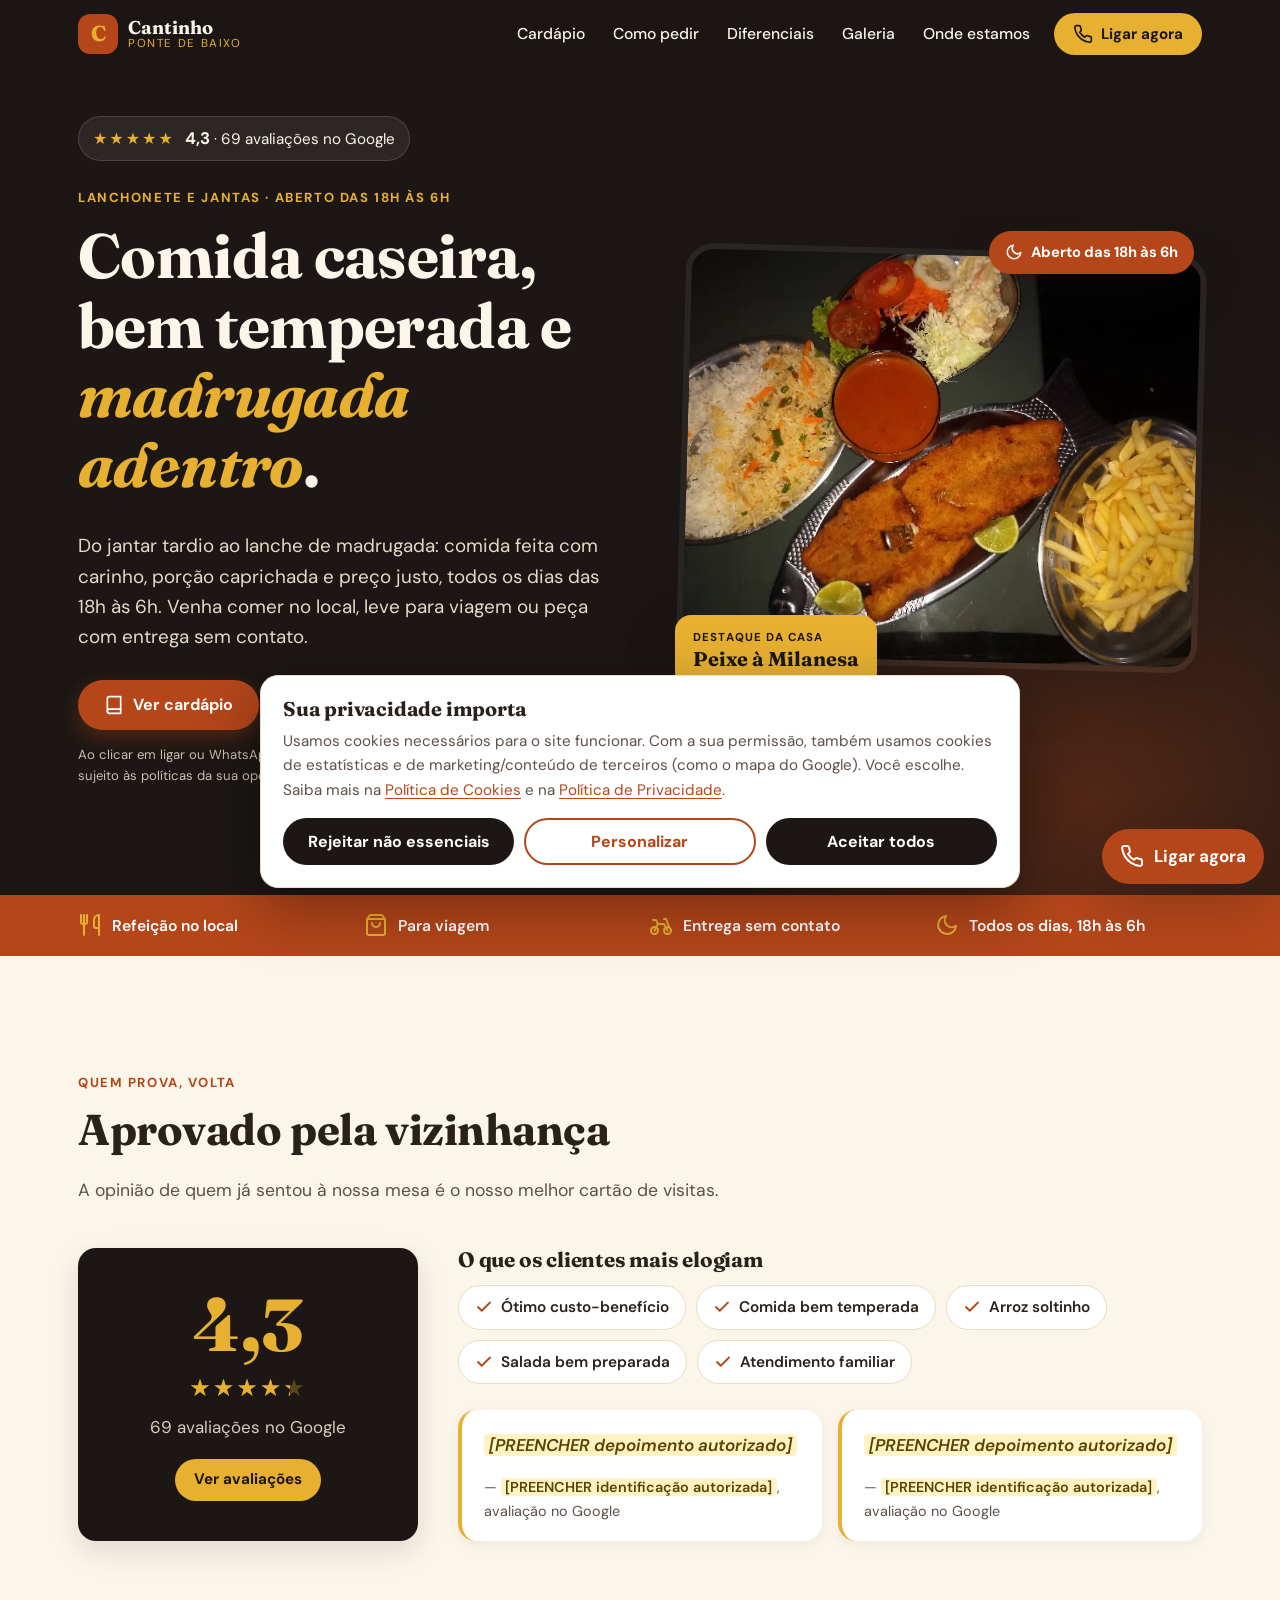
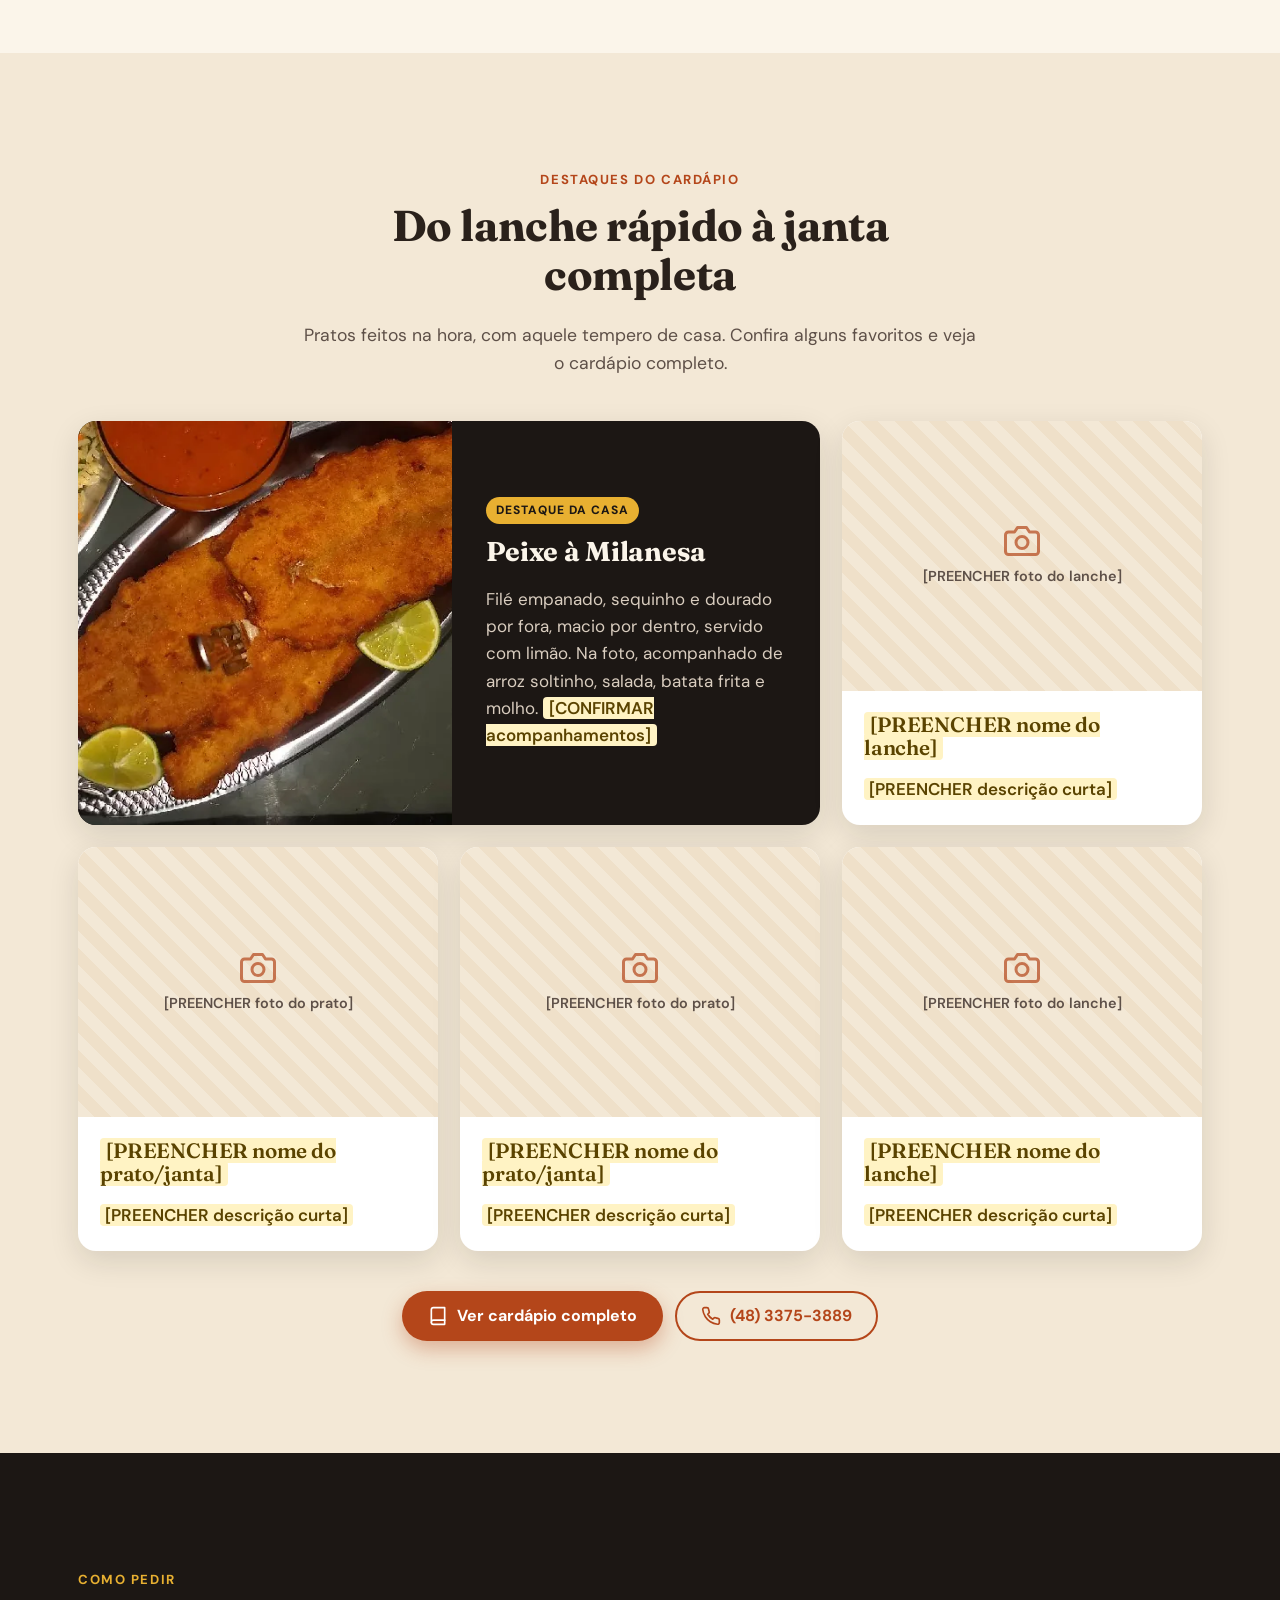
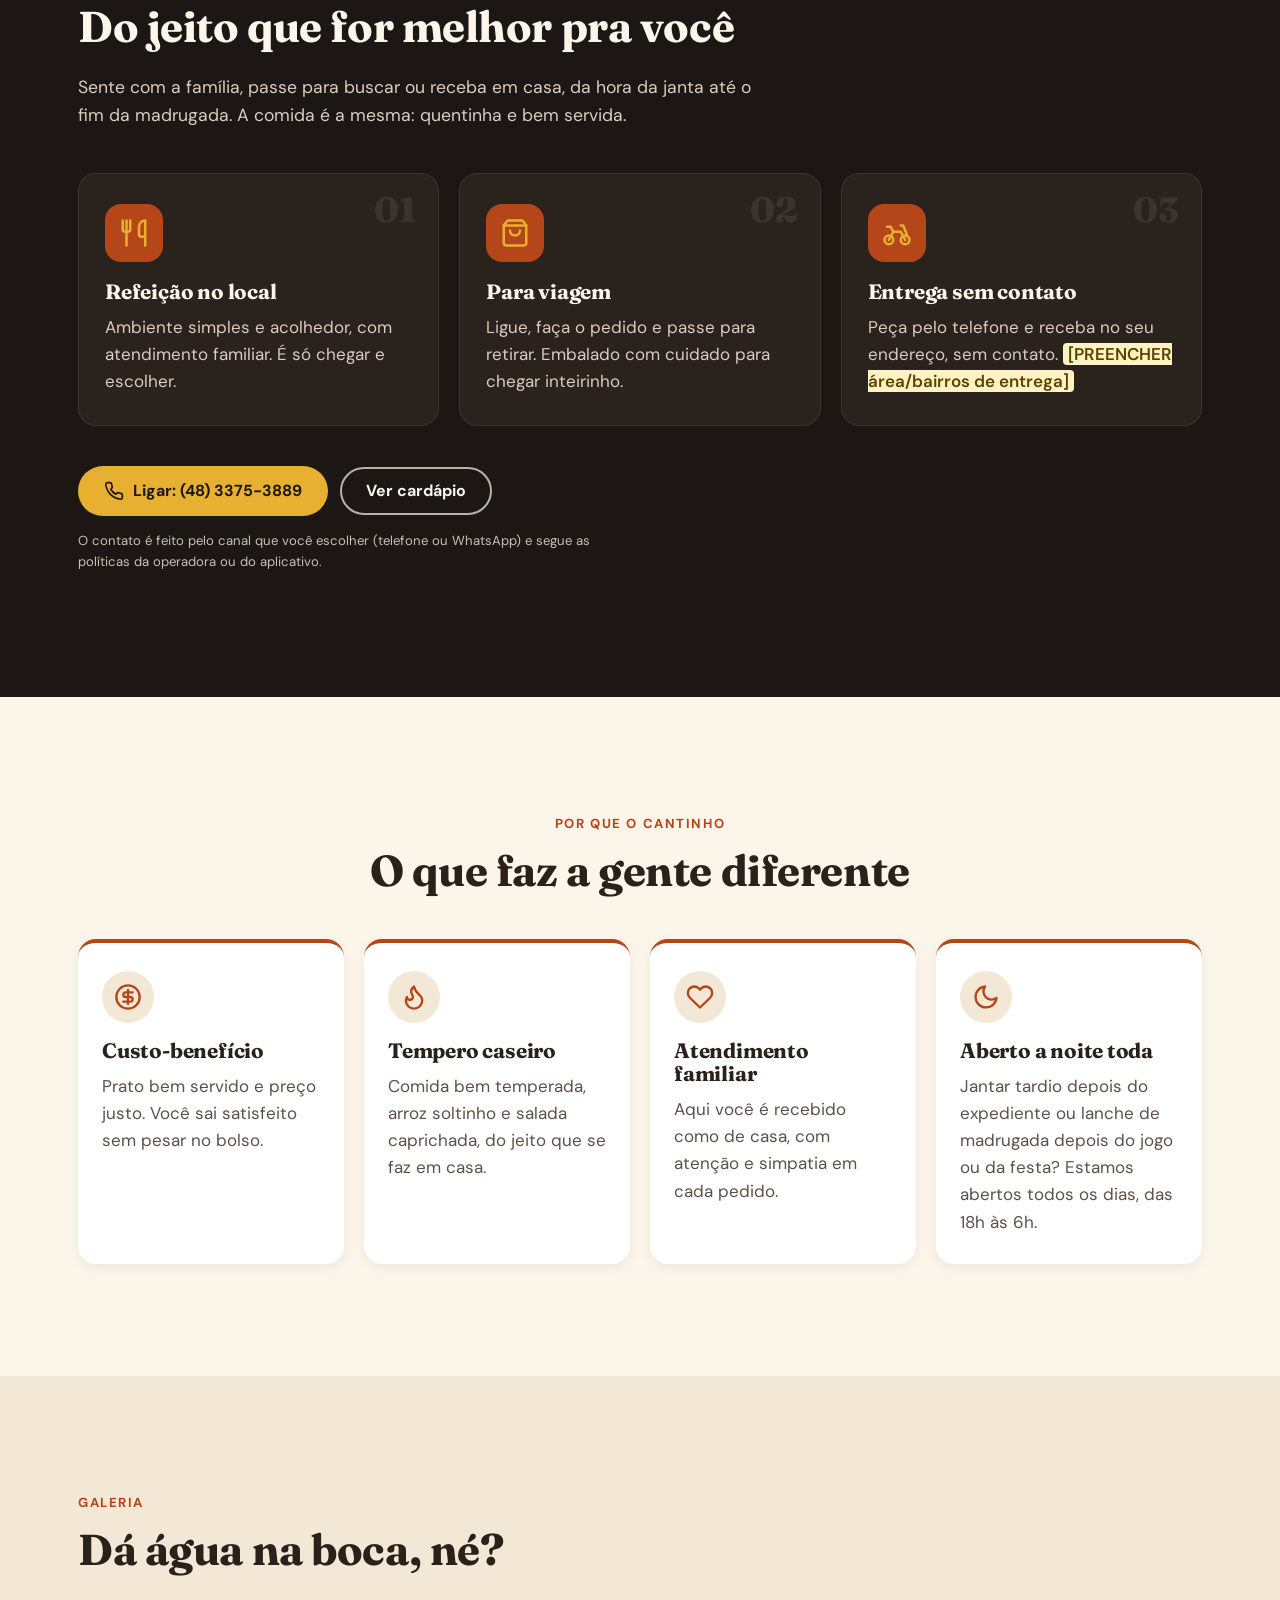
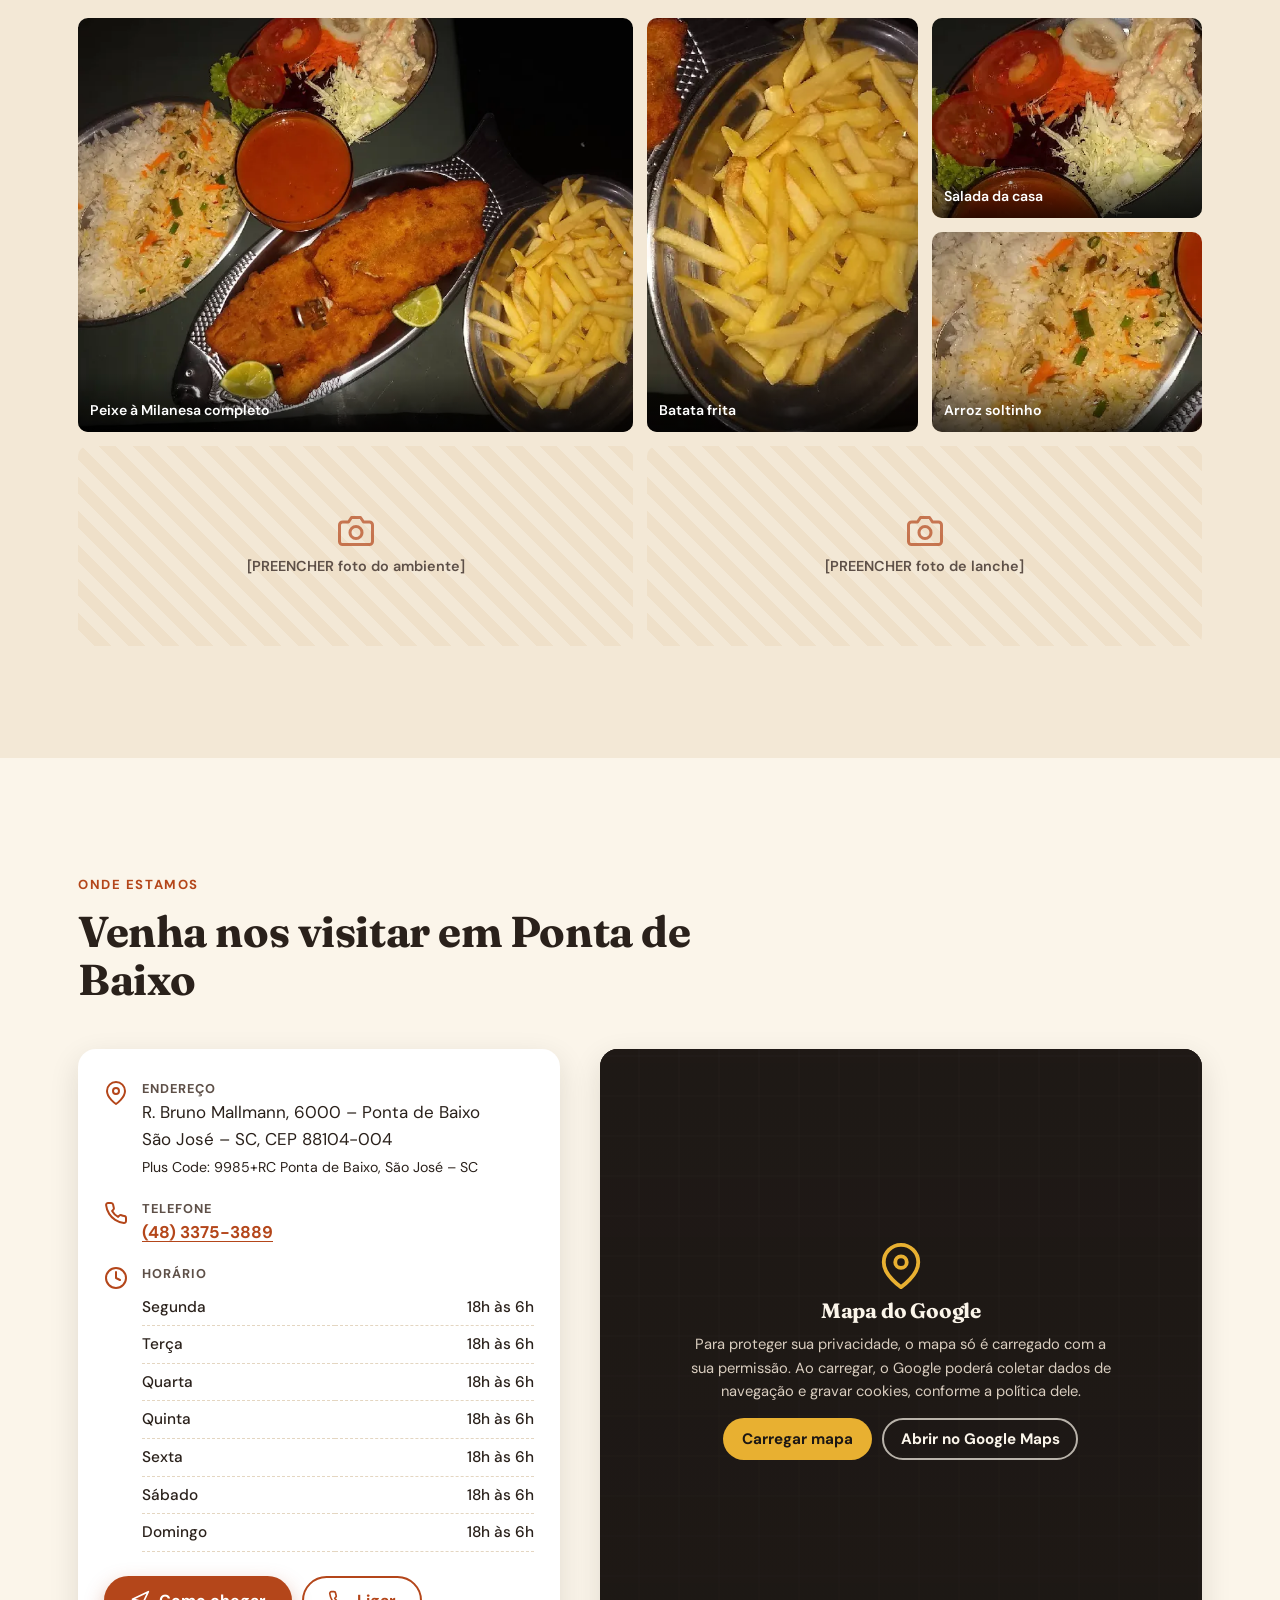
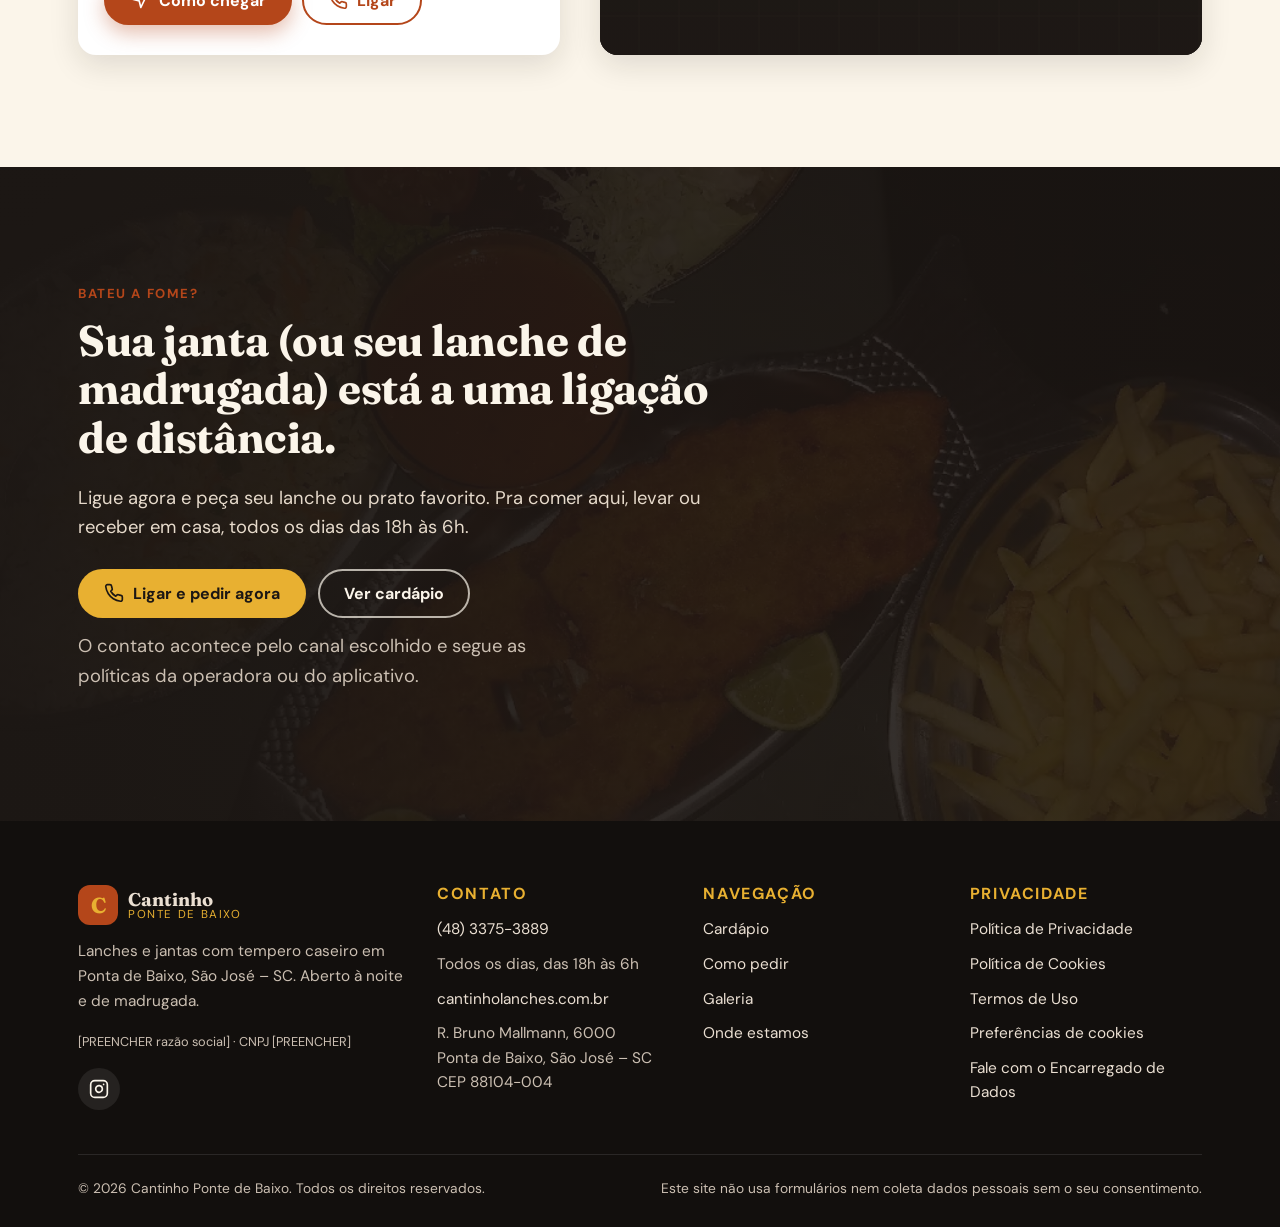
==== commit 29ceb79a: "Renomeia para Cantinho Ponte de Baixo e atualiza horário (18h às 6h) - Troca o nome do negócio em to" ====
--- a/index.html
+++ b/index.html
@@ -5,8 +5,8 @@
   <meta name="viewport" content="width=device-width, initial-scale=1">
 
   <!-- ============ SEO ============ -->
-  <title>Cantinho Lanches e Jantas | Lanchonete e jantas em Ponta de Baixo, São José SC</title>
-  <meta name="description" content="Lanchonete e restaurante em Ponta de Baixo, São José SC. Lanches e jantas com tempero caseiro, Peixe à Milanesa, ótimo custo-benefício e atendimento até as 4h. Local, para viagem e entrega sem contato.">
+  <title>Cantinho Ponte de Baixo | Lanchonete e jantas de madrugada em São José SC</title>
+  <meta name="description" content="Cantinho Ponte de Baixo: lanchonete e jantas em São José SC, aberta todos os dias das 18h às 6h. Jantar tardio e lanche de madrugada com tempero caseiro, Peixe à Milanesa e ótimo custo-benefício. Local, para viagem e entrega sem contato.">
   <meta name="theme-color" content="#1c1714">
   <!-- [PREENCHER] troque pelo domínio definitivo onde esta página será publicada -->
   <link rel="canonical" href="https://[PREENCHER-DOMINIO]/">
@@ -14,9 +14,9 @@
   <!-- Open Graph / redes sociais -->
   <meta property="og:type" content="restaurant">
   <meta property="og:locale" content="pt_BR">
-  <meta property="og:site_name" content="Cantinho Lanches e Jantas">
-  <meta property="og:title" content="Cantinho Lanches e Jantas | Lanchonete em São José SC">
-  <meta property="og:description" content="Lanches e jantas com tempero caseiro em Ponta de Baixo, São José SC. Nota 4,3 no Google. Aberto madrugada adentro.">
+  <meta property="og:site_name" content="Cantinho Ponte de Baixo">
+  <meta property="og:title" content="Cantinho Ponte de Baixo | Lanchonete e jantas de madrugada em São José SC">
+  <meta property="og:description" content="Jantar tardio e lanche de madrugada com tempero caseiro em São José SC. Todos os dias, das 18h às 6h. Nota 4,3 no Google.">
   <meta property="og:url" content="https://[PREENCHER-DOMINIO]/">
   <meta property="og:image" content="https://[PREENCHER-DOMINIO]/img/og-image.jpg">
   <meta property="og:image:width" content="1200">
@@ -39,17 +39,15 @@
   <script src="js/main.js" defer></script>
 
   <!-- ============ Dados estruturados (schema.org) ============
-       [PREENCHER] Horário: quando tiver os horários de cada dia, adicione ao objeto abaixo, por exemplo:
-       "openingHoursSpecification": [
-         { "@type": "OpeningHoursSpecification", "dayOfWeek": ["Monday","Tuesday"], "opens": "18:00", "closes": "04:00" }
-       ],
+       Horário: todos os dias, das 18:00 às 06:00 (closes < opens indica que atravessa a meia-noite).
+       [PREENCHER] Se algum dia for diferente ou fechado, ajuste "dayOfWeek" e crie outro bloco para esse dia.
        Adicione também "sameAs": ["https://instagram.com/[usuario]"] quando tiver o Instagram. -->
   <script type="application/ld+json">
   {
     "@context": "https://schema.org",
     "@type": "Restaurant",
-    "name": "Cantinho Lanches e Jantas",
-    "description": "Lanchonete e restaurante de lanches e jantas com tempero caseiro em Ponta de Baixo, São José - SC.",
+    "name": "Cantinho Ponte de Baixo",
+    "description": "Lanchonete e restaurante de lanches e jantas com tempero caseiro em São José - SC, aberto à noite e de madrugada, das 18h às 6h.",
     "image": "https://[PREENCHER-DOMINIO]/img/og-image.jpg",
     "url": "https://[PREENCHER-DOMINIO]/",
     "telephone": "+55-48-3375-3889",
@@ -63,7 +61,15 @@
       "postalCode": "88104-004",
       "addressCountry": "BR"
     },
-    "hasMap": "https://www.google.com/maps/search/?api=1&query=Cantinho+Lanches+e+Jantas+R.+Bruno+Mallmann+6000+S%C3%A3o+Jos%C3%A9+SC"
+    "openingHoursSpecification": [
+      {
+        "@type": "OpeningHoursSpecification",
+        "dayOfWeek": ["Monday", "Tuesday", "Wednesday", "Thursday", "Friday", "Saturday", "Sunday"],
+        "opens": "18:00",
+        "closes": "06:00"
+      }
+    ],
+    "hasMap": "https://www.google.com/maps/search/?api=1&query=Cantinho+Ponte+de+Baixo+R.+Bruno+Mallmann+6000+S%C3%A3o+Jos%C3%A9+SC"
   }
   </script>
 
@@ -122,11 +128,11 @@
 <!-- ============ 1. HEADER ============ -->
 <header class="header">
   <div class="container header__inner">
-    <a class="logo" href="#inicio" aria-label="Cantinho Lanches e Jantas — início">
+    <a class="logo" href="#inicio" aria-label="Cantinho Ponte de Baixo — início">
       <!-- [PREENCHER] Quando tiver a logo, troque o bloco abaixo por:
-           <img src="img/logo.webp" alt="Cantinho Lanches e Jantas" width="160" height="44"> -->
+           <img src="img/logo.webp" alt="Cantinho Ponte de Baixo" width="160" height="44"> -->
       <span class="logo__marca" aria-hidden="true">C</span>
-      <span class="logo__texto"><span class="logo__nome">Cantinho</span><span class="logo__sub">Lanches e Jantas</span></span>
+      <span class="logo__texto"><span class="logo__nome">Cantinho</span><span class="logo__sub">Ponte de Baixo</span></span>
     </a>
 
     <button class="menu-toggle" type="button" aria-expanded="false" aria-controls="menu-principal" aria-label="Abrir menu"><span></span></button>
@@ -150,14 +156,14 @@
   <section class="hero" id="inicio" aria-labelledby="hero-titulo">
     <div class="container hero__grid">
       <div class="hero__texto">
-        <a class="selo-nota" href="https://www.google.com/maps/search/?api=1&query=Cantinho+Lanches+e+Jantas+S%C3%A3o+Jos%C3%A9+SC" target="_blank" rel="noopener">
+        <a class="selo-nota" href="https://www.google.com/maps/search/?api=1&query=Cantinho+Ponte+de+Baixo+S%C3%A3o+Jos%C3%A9+SC" target="_blank" rel="noopener">
           <span class="estrelas" aria-hidden="true">★★★★★</span>
           <span><strong>4,3</strong> · 69 avaliações no Google</span>
           <span class="sr-only">(abre em nova aba)</span>
         </a>
-        <span class="eyebrow">Lanchonete e jantas · Ponta de Baixo, São José</span>
+        <span class="eyebrow">Lanchonete e jantas · Aberto das 18h às 6h</span>
         <h1 class="hero__titulo" id="hero-titulo">Comida caseira, bem temperada e <em>madrugada adentro</em>.</h1>
-        <p class="hero__sub">Lanches e jantas feitos com carinho, porção caprichada e preço justo. Venha comer no local, leve para viagem ou peça com entrega sem contato.</p>
+        <p class="hero__sub">Do jantar tardio ao lanche de madrugada: comida feita com carinho, porção caprichada e preço justo, todos os dias das 18h às 6h. Venha comer no local, leve para viagem ou peça com entrega sem contato.</p>
         <div class="hero__acoes">
           <a class="btn btn--primario" href="https://cantinholanches.com.br" target="_blank" rel="noopener"><svg aria-hidden="true"><use href="#i-menu"/></svg>Ver cardápio<span class="sr-only"> (abre em nova aba)</span></a>
           <a class="btn btn--contorno-claro" href="tel:+554833753889"><svg aria-hidden="true"><use href="#i-phone"/></svg>Ligar e pedir agora</a>
@@ -175,7 +181,7 @@
             width="1049" height="841" fetchpriority="high"
             alt="Peixe à Milanesa dourado em travessa em formato de peixe, com limão, arroz soltinho, salada de tomate, cenoura e repolho, batata frita e molho">
         </div>
-        <span class="hero__horario"><svg aria-hidden="true"><use href="#i-moon"/></svg>Aberto até as 4h</span>
+        <span class="hero__horario"><svg aria-hidden="true"><use href="#i-moon"/></svg>Aberto das 18h às 6h</span>
         <div class="hero__badge">
           <small>Destaque da casa</small>
           <strong>Peixe à Milanesa</strong>
@@ -191,7 +197,7 @@
         <li class="faixa__item"><svg aria-hidden="true"><use href="#i-plate"/></svg>Refeição no local</li>
         <li class="faixa__item"><svg aria-hidden="true"><use href="#i-bag"/></svg>Para viagem</li>
         <li class="faixa__item"><svg aria-hidden="true"><use href="#i-moto"/></svg>Entrega sem contato</li>
-        <li class="faixa__item"><svg aria-hidden="true"><use href="#i-moon"/></svg>Atendimento até 04:00</li>
+        <li class="faixa__item"><svg aria-hidden="true"><use href="#i-moon"/></svg>Todos os dias, 18h às 6h</li>
       </ul>
     </div>
   </div>
@@ -210,7 +216,7 @@
           <span class="nota-card__numero">4,3</span>
           <span class="estrelas estrelas-parcial" role="img" aria-label="Nota 4,3 de 5 estrelas">★★★★★<span aria-hidden="true" style="width:86%">★★★★★</span></span>
           <p>69 avaliações no Google</p>
-          <a class="btn btn--destaque btn--sm" href="https://www.google.com/maps/search/?api=1&query=Cantinho+Lanches+e+Jantas+S%C3%A3o+Jos%C3%A9+SC" target="_blank" rel="noopener">Ver avaliações<span class="sr-only"> no Google (abre em nova aba)</span></a>
+          <a class="btn btn--destaque btn--sm" href="https://www.google.com/maps/search/?api=1&query=Cantinho+Ponte+de+Baixo+S%C3%A3o+Jos%C3%A9+SC" target="_blank" rel="noopener">Ver avaliações<span class="sr-only"> no Google (abre em nova aba)</span></a>
         </div>
 
         <div class="destaques-clientes reveal">
@@ -319,7 +325,7 @@
       <div class="secao__cabecalho reveal">
         <span class="eyebrow">Como pedir</span>
         <h2 id="como-pedir-titulo">Do jeito que for melhor pra você</h2>
-        <p>Sente com a família, passe para buscar ou receba em casa. A comida é a mesma: quentinha e bem servida.</p>
+        <p>Sente com a família, passe para buscar ou receba em casa, da hora da janta até o fim da madrugada. A comida é a mesma: quentinha e bem servida.</p>
       </div>
 
       <div class="modos">
@@ -375,8 +381,8 @@
         </article>
         <article class="diferencial reveal">
           <div class="diferencial__icone"><svg aria-hidden="true"><use href="#i-moon"/></svg></div>
-          <h3>Aberto até tarde</h3>
-          <p>Bateu a fome depois do expediente, do jogo ou da festa? Atendemos até as 4h da manhã.</p>
+          <h3>Aberto a noite toda</h3>
+          <p>Jantar tardio depois do expediente ou lanche de madrugada depois do jogo ou da festa? Estamos abertos todos os dias, das 18h às 6h.</p>
         </article>
       </div>
     </div>
@@ -452,17 +458,17 @@
               <svg aria-hidden="true"><use href="#i-clock"/></svg>
               <div>
                 <strong>Horário</strong>
-                <!-- [PREENCHER] horários de cada dia -->
+                <!-- [PREENCHER] Se algum dia for diferente ou fechado, ajuste a linha correspondente -->
                 <table class="horarios">
                   <caption class="sr-only">Horário de funcionamento</caption>
                   <tbody>
-                    <tr><th scope="row">Segunda</th><td><span class="ph">[PREENCHER]</span></td></tr>
-                    <tr><th scope="row">Terça</th><td><span class="ph">[PREENCHER]</span></td></tr>
-                    <tr><th scope="row">Quarta</th><td><span class="ph">[PREENCHER]</span></td></tr>
-                    <tr><th scope="row">Quinta</th><td><span class="ph">[PREENCHER]</span></td></tr>
-                    <tr><th scope="row">Sexta</th><td><span class="ph">[PREENCHER]</span></td></tr>
-                    <tr><th scope="row">Sábado</th><td><span class="ph">[PREENCHER]</span></td></tr>
-                    <tr><th scope="row">Domingo</th><td><span class="ph">[PREENCHER]</span></td></tr>
+                    <tr><th scope="row">Segunda</th><td>18h às 6h</td></tr>
+                    <tr><th scope="row">Terça</th><td>18h às 6h</td></tr>
+                    <tr><th scope="row">Quarta</th><td>18h às 6h</td></tr>
+                    <tr><th scope="row">Quinta</th><td>18h às 6h</td></tr>
+                    <tr><th scope="row">Sexta</th><td>18h às 6h</td></tr>
+                    <tr><th scope="row">Sábado</th><td>18h às 6h</td></tr>
+                    <tr><th scope="row">Domingo</th><td>18h às 6h</td></tr>
                   </tbody>
                 </table>
               </div>
@@ -499,8 +505,8 @@
     <div class="container">
       <div class="cta-final__conteudo reveal">
         <span class="eyebrow">Bateu a fome?</span>
-        <h2 id="cta-titulo">Sua janta está a uma ligação de distância.</h2>
-        <p>Ligue agora e peça seu lanche ou prato favorito. Pra comer aqui, levar ou receber em casa, até as 4h da manhã.</p>
+        <h2 id="cta-titulo">Sua janta (ou seu lanche de madrugada) está a uma ligação de distância.</h2>
+        <p>Ligue agora e peça seu lanche ou prato favorito. Pra comer aqui, levar ou receber em casa, todos os dias das 18h às 6h.</p>
         <div class="cta-final__acoes">
           <a class="btn btn--destaque" href="tel:+554833753889"><svg aria-hidden="true"><use href="#i-phone"/></svg>Ligar e pedir agora</a>
           <a class="btn btn--contorno-claro" href="#" data-whatsapp hidden target="_blank" rel="noopener"><svg aria-hidden="true"><use href="#i-whatsapp"/></svg>WhatsApp</a>
@@ -517,11 +523,11 @@
   <div class="container">
     <div class="rodape__grid">
       <div>
-        <a class="logo" href="#inicio" aria-label="Cantinho Lanches e Jantas — voltar ao topo">
+        <a class="logo" href="#inicio" aria-label="Cantinho Ponte de Baixo — voltar ao topo">
           <span class="logo__marca" aria-hidden="true">C</span>
-          <span class="logo__texto"><span class="logo__nome">Cantinho</span><span class="logo__sub">Lanches e Jantas</span></span>
+          <span class="logo__texto"><span class="logo__nome">Cantinho</span><span class="logo__sub">Ponte de Baixo</span></span>
         </a>
-        <p>Lanches e jantas com tempero caseiro em Ponta de Baixo, São José – SC.</p>
+        <p>Lanches e jantas com tempero caseiro em Ponta de Baixo, São José – SC. Aberto à noite e de madrugada.</p>
         <p><small>[PREENCHER razão social] · CNPJ [PREENCHER]</small></p>
         <div class="social">
           <!-- [PREENCHER] @usuario do Instagram -->
@@ -532,6 +538,7 @@
         <h2>Contato</h2>
         <ul>
           <li><a href="tel:+554833753889">(48) 3375-3889</a></li>
+          <li>Todos os dias, das 18h às 6h</li>
           <li><a href="https://cantinholanches.com.br" target="_blank" rel="noopener">cantinholanches.com.br</a></li>
           <li>R. Bruno Mallmann, 6000<br>Ponta de Baixo, São José – SC<br>CEP 88104-004</li>
         </ul>
@@ -557,14 +564,14 @@
       </div>
     </div>
     <div class="rodape__base">
-      <span>© <span id="ano">2026</span> Cantinho Lanches e Jantas. Todos os direitos reservados.</span>
+      <span>© <span id="ano">2026</span> Cantinho Ponte de Baixo. Todos os direitos reservados.</span>
       <span>Este site não usa formulários nem coleta dados pessoais sem o seu consentimento.</span>
     </div>
   </div>
 </footer>
 
 <!-- Botão flutuante: "Ligar" por padrão; vira WhatsApp se o número for configurado em js/main.js -->
-<a class="flutuante" id="flutuante" href="tel:+554833753889" aria-label="Ligar para o Cantinho: (48) 3375-3889">
+<a class="flutuante" id="flutuante" href="tel:+554833753889" aria-label="Ligar para o Cantinho Ponte de Baixo: (48) 3375-3889">
   <svg aria-hidden="true"><use href="#i-phone"/></svg><span class="flutuante__texto">Ligar agora</span>
 </a>
 
--- a/css/style.css
+++ b/css/style.css
@@ -1,5 +1,5 @@
 /* =========================================================
-   Cantinho Lanches e Jantas — estilos
+   Cantinho Ponte de Baixo — estilos
    Paleta (extraída da foto do Peixe à Milanesa):
    --brasa   laranja queimado (empanado)   → cor primária
    --mostarda amarelo da batata frita      → destaque
